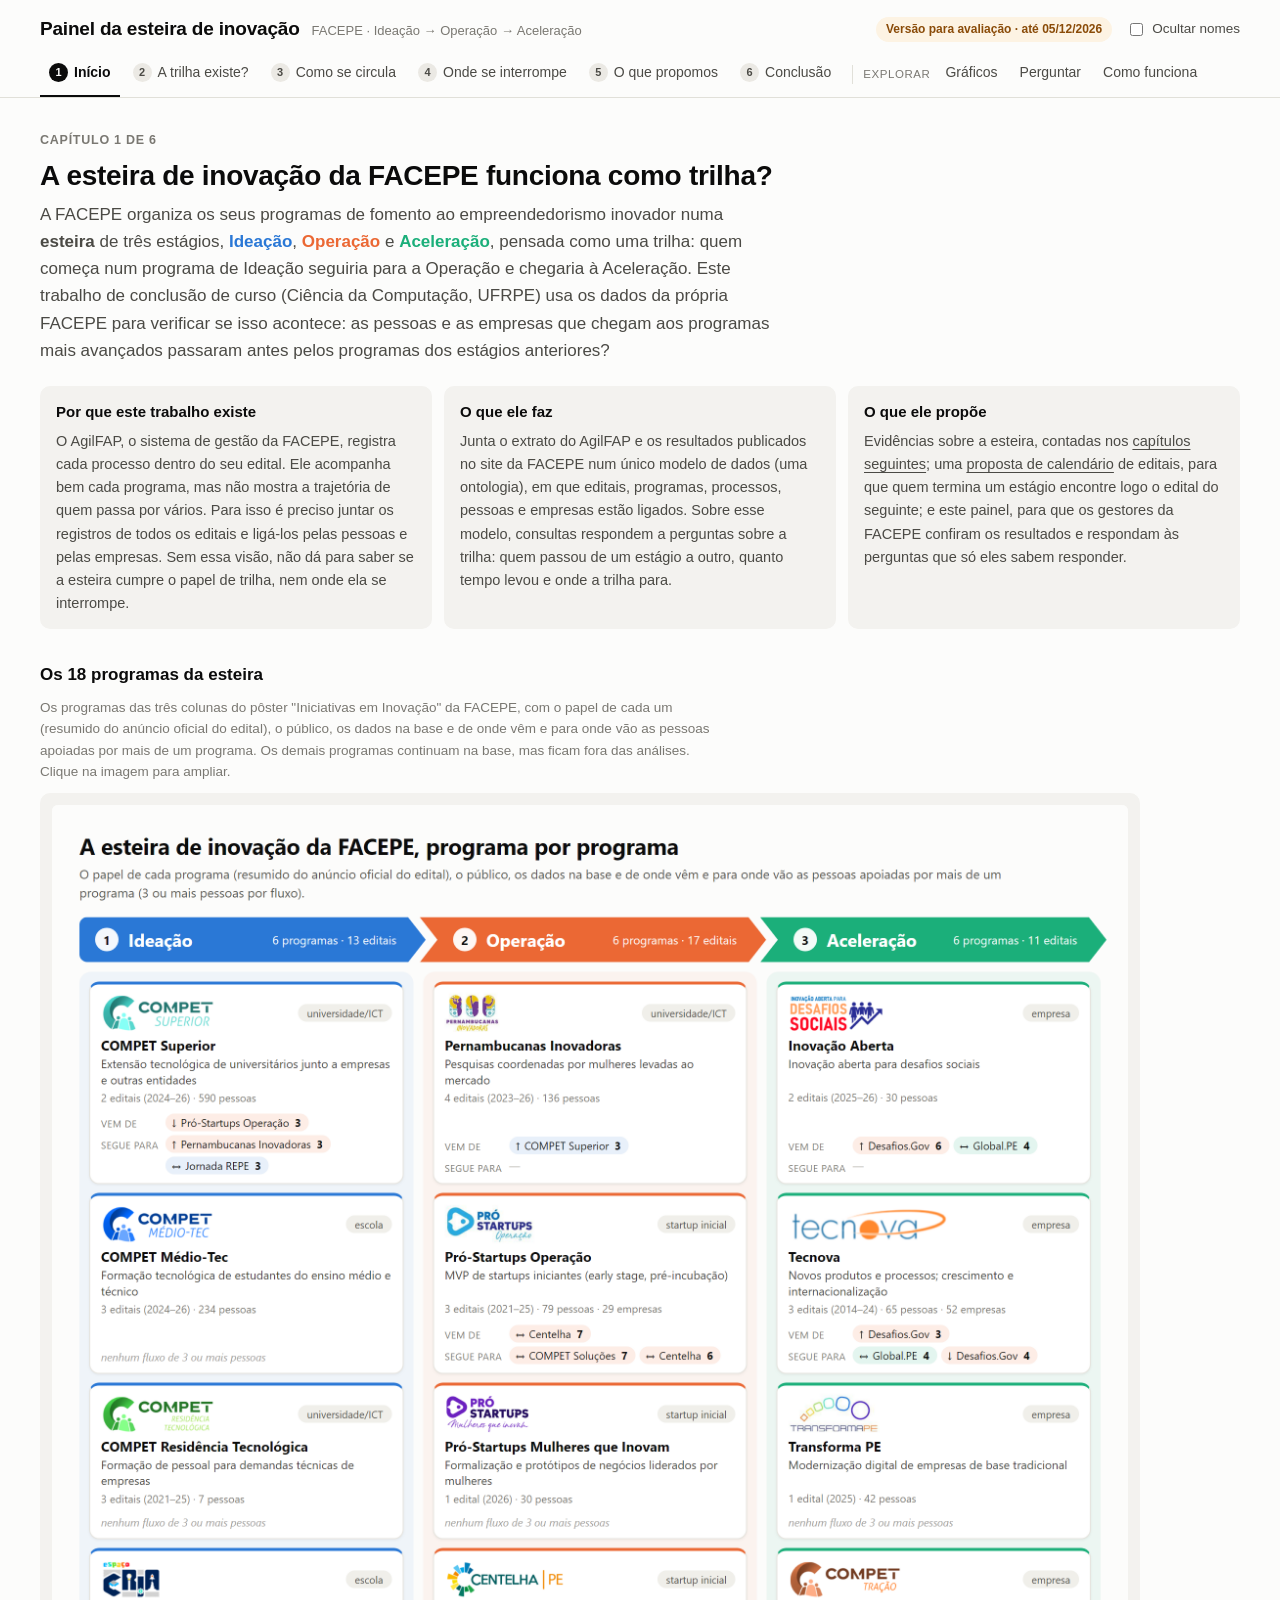
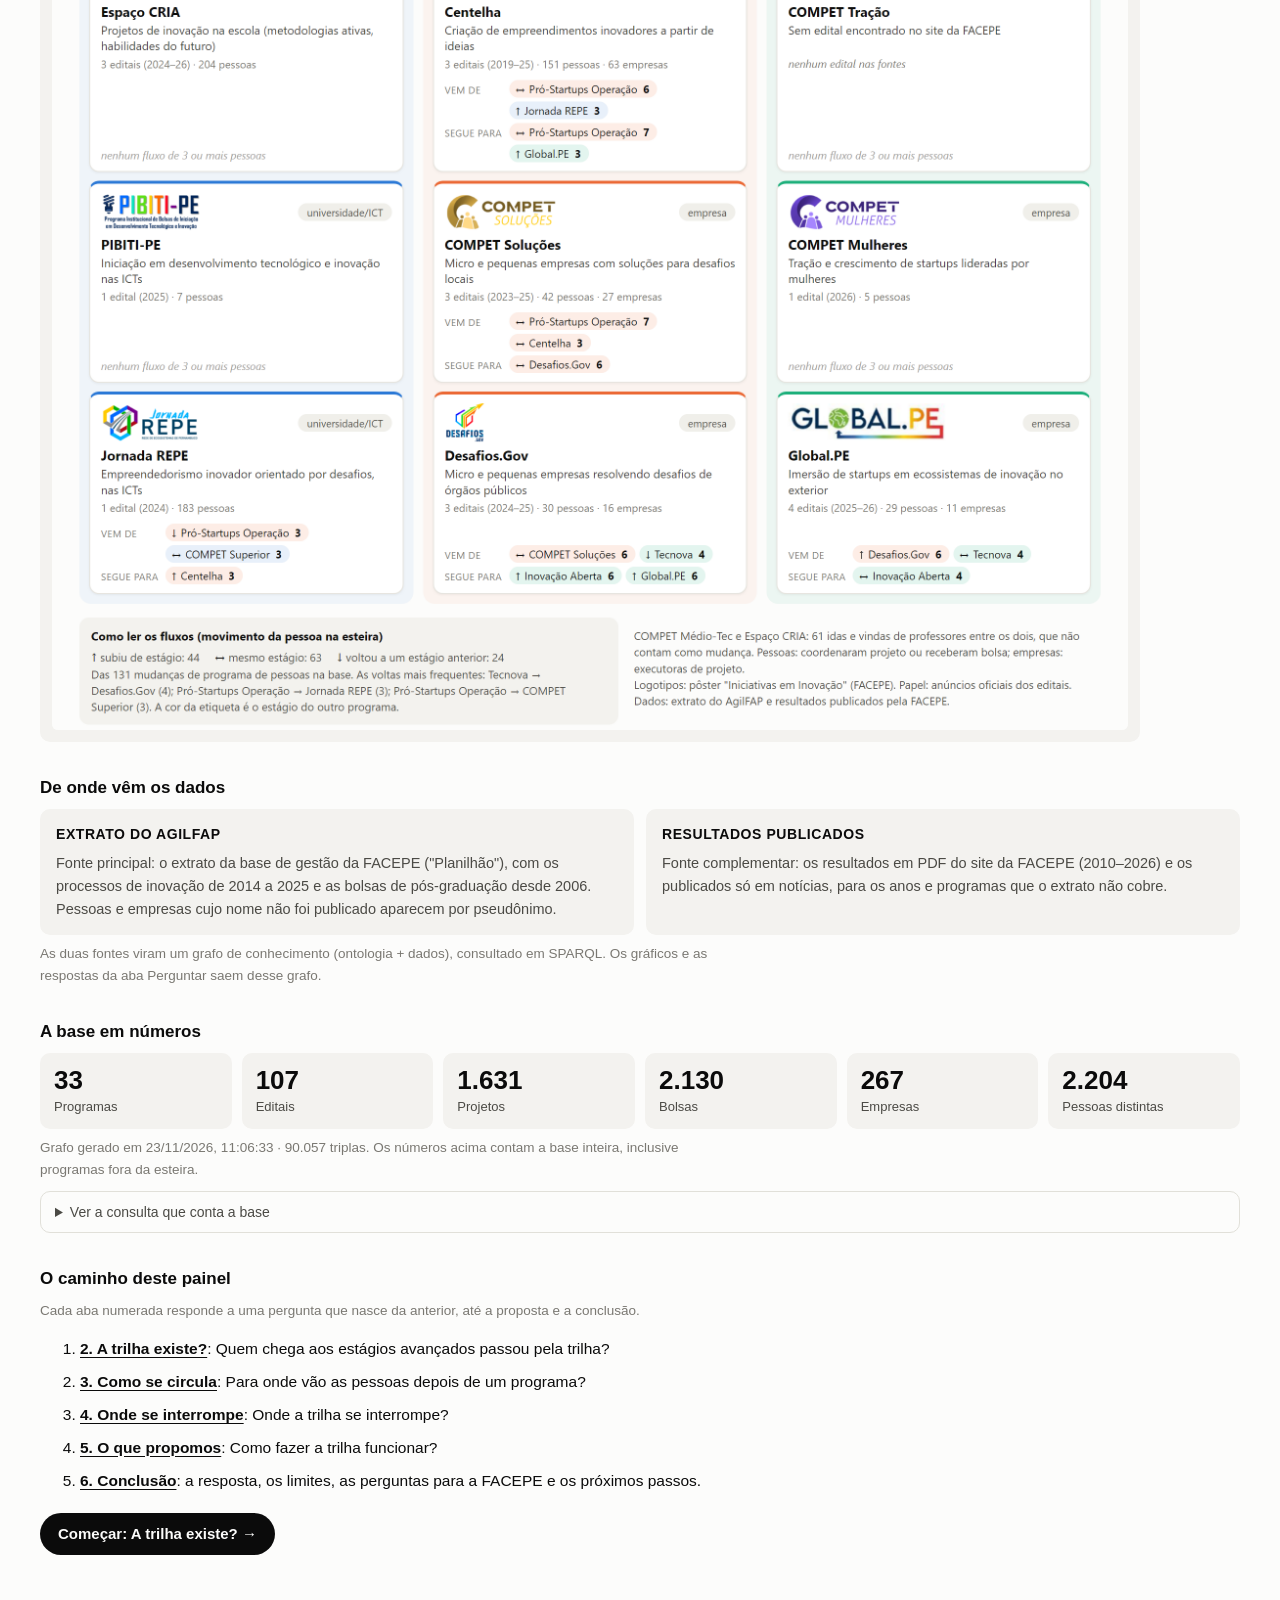
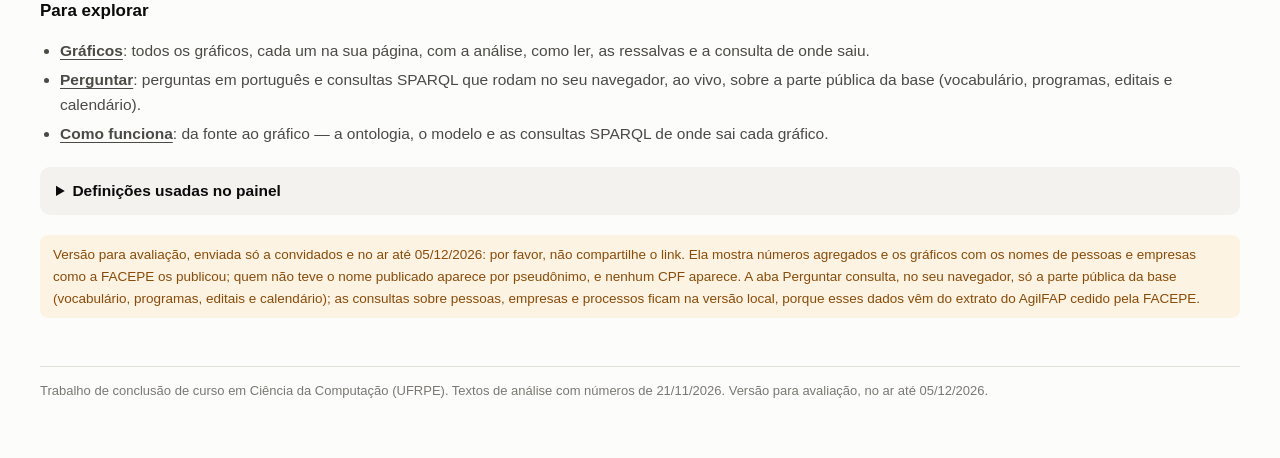
==== index.html @ eb718d3d "Versão para avaliação Co-Authored-By: Claude Opus 5.5 <noreply@anthropic.com>" ====
<!doctype html>
<html lang="pt-BR">
<head>
  <meta charset="utf-8">
  <meta name="robots" content="noindex, nofollow">
  <meta name="viewport" content="width=device-width, initial-scale=1">
  <title>Painel da esteira — FACEPE</title>
  <link rel="stylesheet" href="estilo.css?v=6b0450ad">
</head>
<body>
<header class="topo">
  <div class="topo-linha">
    <div class="marca-titulo">
      <h1>Painel da esteira de inovação</h1>
      <span class="subtitulo">FACEPE · Ideação → Operação → Aceleração</span>
    </div>
    <div class="topo-controles">
      <span class="selo-local" data-so-local title="Os dados derivam do extrato privado do AgilFAP. Não publique este painel nem painel/dados/.">Uso local · não publicar</span>
      <span class="selo-local" data-so-site hidden title="Enviado só a convidados: por favor, não compartilhe o link.">Versão para avaliação · até <span data-site-ate></span></span>
      <a id="comentar" class="botao-comentar" data-so-site hidden href="#" target="_blank" rel="noopener">Comentar esta página</a>
      <label class="alternar"><input type="checkbox" id="ocultar-nomes"> Ocultar nomes</label>
    </div>
  </div>
  <nav class="abas" aria-label="Seções do painel">
    <a href="#inicio" data-aba="inicio"><span class="num">1</span>Início</a>
    <a href="#trilha" data-aba="trilha"><span class="num">2</span>A trilha existe?</a>
    <a href="#circulacao" data-aba="circulacao"><span class="num">3</span>Como se circula</a>
    <a href="#interrupcao" data-aba="interrupcao"><span class="num">4</span>Onde se interrompe</a>
    <a href="#proposta" data-aba="proposta"><span class="num">5</span>O que propomos</a>
    <a href="#conclusao" data-aba="conclusao"><span class="num">6</span>Conclusão</a>
    <span class="abas-sep" aria-hidden="true">Explorar</span>
    <a href="#graficos" data-aba="graficos">Gráficos</a>
    <a href="#perguntar" data-aba="perguntar">Perguntar</a>
    <a href="#pilha" data-aba="pilha">Como funciona</a>
  </nav>
</header>

<main>
  <!-- ── Introdução ───────────────────────────────────────────────────────── -->
  <section id="aba-inicio" class="aba" aria-labelledby="t-inicio">
    <div class="abertura">
      <div class="capitulo-numero">Capítulo 1 de 6</div>
      <h2 id="t-inicio">A esteira de inovação da FACEPE funciona como trilha?</h2>
      <p class="lead">A FACEPE organiza os seus programas de fomento ao empreendedorismo inovador numa
        <strong>esteira</strong> de três estágios, <span class="est-texto est-1-texto">Ideação</span>,
        <span class="est-texto est-2-texto">Operação</span> e <span class="est-texto est-3-texto">Aceleração</span>,
        pensada como uma trilha: quem começa num programa de Ideação seguiria para a Operação e chegaria à Aceleração.
        Este trabalho de conclusão de curso (Ciência da Computação, UFRPE) usa os dados da própria FACEPE para
        verificar se isso acontece: as pessoas e as empresas que chegam aos programas mais avançados passaram antes
        pelos programas dos estágios anteriores?</p>
    </div>

    <div class="tres-colunas">
      <div class="cartao-texto">
        <h4>Por que este trabalho existe</h4>
        <p>O AgilFAP, o sistema de gestão da FACEPE, registra cada processo dentro do seu edital. Ele acompanha bem cada
          programa, mas não mostra a trajetória de quem passa por vários. Para isso é preciso juntar os registros de
          todos os editais e ligá-los pelas pessoas e pelas empresas. Sem essa visão, não dá para saber se a esteira
          cumpre o papel de trilha, nem onde ela se interrompe.</p>
      </div>
      <div class="cartao-texto">
        <h4>O que ele faz</h4>
        <p>Junta o extrato do AgilFAP e os resultados publicados no site da FACEPE num único modelo de dados (uma
          ontologia), em que editais, programas, processos, pessoas e empresas estão ligados. Sobre esse modelo,
          consultas respondem a perguntas sobre a trilha: quem passou de um estágio a outro, quanto tempo levou e onde
          a trilha para.</p>
      </div>
      <div class="cartao-texto">
        <h4>O que ele propõe</h4>
        <p>Evidências sobre a esteira, contadas nos <a href="#trilha">capítulos seguintes</a>; uma
          <a href="#proposta">proposta de calendário</a> de editais, para que quem termina um estágio encontre logo o
          edital do seguinte; e este painel, para que os gestores da FACEPE confiram os resultados e respondam às
          perguntas que só eles sabem responder.</p>
      </div>
    </div>

    <h3>Os 18 programas da esteira</h3>
    <p class="nota">Os programas das três colunas do pôster "Iniciativas em Inovação" da FACEPE, com o papel de cada
      um (resumido do anúncio oficial do edital), o público, os dados na base e de onde vêm e para onde vão as pessoas
      apoiadas por mais de um programa. Os demais programas continuam na base, mas ficam fora das análises. Clique na
      imagem para ampliar.</p>
    <figure class="figura mapa-esteira">
      <button type="button" class="imagem-botao" data-ampliar aria-label="Ampliar o mapa da esteira">
        <img src="dados/graficos/mapa_esteira.png?v=6b0450ad" alt="Mapa da esteira: os 18 programas em três colunas (Ideação,
          Operação e Aceleração), cada um com logotipo, papel, público, dados e fluxos de pessoas"></button>
    </figure>

    <h3>De onde vêm os dados</h3>
    <div class="duas-colunas">
      <div class="cartao-texto">
        <h4>Extrato do AgilFAP</h4>
        <p>Fonte principal: o extrato da base de gestão da FACEPE ("Planilhão"), com os processos de inovação de 2014
          a 2025 e as bolsas de pós-graduação desde 2006. Pessoas e empresas cujo nome não foi publicado aparecem
          por pseudônimo.</p>
      </div>
      <div class="cartao-texto">
        <h4>Resultados publicados</h4>
        <p>Fonte complementar: os resultados em PDF do site da FACEPE (2010–2026) e os publicados só em notícias, para
          os anos e programas que o extrato não cobre.</p>
      </div>
    </div>
    <p class="nota">As duas fontes viram um grafo de conhecimento (ontologia + dados), consultado em SPARQL. Os gráficos e as respostas da aba Perguntar saem desse grafo.</p>

    <h3>A base em números</h3>
    <div class="numeros" id="numeros"></div>
    <p class="nota" id="meta-grafo">Carregando o grafo…</p>
    <div id="consulta-numeros"></div>

    <h3>O caminho deste painel</h3>
    <p class="nota">Cada aba numerada responde a uma pergunta que nasce da anterior, até a proposta e a conclusão.</p>
    <ol class="roteiro" id="roteiro"></ol>
    <a class="botao-proximo" href="#trilha">Começar: A trilha existe? →</a>

    <h3>Para explorar</h3>
    <ul class="guia">
      <li><a href="#graficos"><strong>Gráficos</strong></a>: todos os gráficos, cada um na sua página, com a análise, como
        ler, as ressalvas e a consulta de onde saiu.</li>
      <li data-so-local><a href="#perguntar"><strong>Perguntar</strong></a>: perguntas em português convertidas em consultas ao
        grafo, para qualquer edital.</li>
      <li data-so-site hidden><a href="#perguntar"><strong>Perguntar</strong></a>: perguntas em português e consultas
        SPARQL que rodam no seu navegador, ao vivo, sobre a parte pública da base (vocabulário, programas, editais e
        calendário).</li>
      <li><a href="#pilha"><strong>Como funciona</strong></a>: da fonte ao gráfico — a ontologia, o modelo e as
        consultas SPARQL de onde sai cada gráfico.</li>
      <li data-so-site data-com-formulario hidden><strong>Comentar esta página</strong> (botão no alto): abre um formulário curto, já com o
        nome da página aberta, para você deixar a sua opinião, uma correção ou uma pergunta.</li>
    </ul>

    <details class="glossario">
      <summary>Definições usadas no painel</summary>
      <dl>
        <dt>Esteira</dt><dd>Os 18 programas das três colunas do pôster da FACEPE (Ideação, Operação, Aceleração).</dd>
        <dt>Participação</dt><dd>Coordenar um projeto ou receber uma bolsa: no extrato, processo com ao menos um
          pagamento; nos resultados publicados, proposta aprovada.</dd>
        <dt>Passagem anterior</dt><dd>Participação num programa da esteira com data anterior à do edital ou estágio
          analisado.</dd>
        <dt>Empresa</dt><dd>A instituição executora de um projeto de subvenção, identificada pela sigla do extrato
          (sem CNPJ) ou pela razão social publicada.</dd>
        <dt>Orientação</dt><dd>Orientar um projeto ou uma bolsa; ligada à pessoa só pelo nome, por isso tratada como
          evidência mais fraca.</dd>
        <dt>Pessoa</dt><dd>Identificada pelo pseudônimo do CPF no extrato ou, quando só existe nos PDFs, pelo nome
          publicado.</dd>
      </dl>
    </details>

    <div class="aviso" data-so-local>Uso local. Os dados derivam do extrato privado do AgilFAP (pessoas e empresas pseudonimizadas
      quando o nome não foi publicado): não publique este painel nem os dados de <code>painel/dados/</code>.</div>
    <div class="aviso" data-so-site hidden>Versão para avaliação, enviada só a convidados e no ar até
      <span data-site-ate></span>: por favor, não compartilhe o link. Ela mostra números agregados e os gráficos com os
      nomes de pessoas e empresas como a FACEPE os publicou; quem não teve o nome publicado aparece por pseudônimo, e
      nenhum CPF aparece. A aba Perguntar consulta, no seu navegador, só a parte pública da base (vocabulário, programas,
      editais e calendário); as consultas sobre pessoas, empresas e processos ficam na versão local, porque esses dados
      vêm do extrato do AgilFAP cedido pela FACEPE.</div>
  </section>

  <!-- ── Gráficos ─────────────────────────────────────────────────────────── -->
  <section id="aba-graficos" class="aba" aria-labelledby="t-graficos" hidden>
    <h2 id="t-graficos" class="visualmente-oculto">Gráficos</h2>
    <div class="graficos-layout">
      <nav class="lista-graficos" id="lista-graficos" aria-label="Lista de gráficos"></nav>
      <article class="grafico-detalhe" id="grafico-detalhe" aria-live="polite"></article>
    </div>
  </section>

  <!-- ── Capítulos 2 a 5 (textos em js/conteudo.js, CAPITULOS) ─────────────── -->
  <section id="aba-trilha" class="aba capitulo" aria-labelledby="t-trilha" hidden><div id="cap-trilha"></div></section>

  <section id="aba-circulacao" class="aba capitulo" aria-labelledby="t-circulacao" hidden>
    <div id="cap-circulacao"></div>
  </section>

  <section id="aba-interrupcao" class="aba capitulo" aria-labelledby="t-interrupcao" hidden>
    <div id="cap-interrupcao"></div>
    <!-- A linha do tempo interativa: o renderCapitulos() a põe no lugar do bloco "calendario". -->
    <div id="bloco-calendario" class="bloco-calendario">
      <p class="nota">Passe o mouse sobre uma barra para ver as datas; clique nela para os detalhes<span
        data-so-local> e para consultar o edital</span>.</p>
    <div class="cal-controles">
      <fieldset>
        <legend>Estágios</legend>
        <label><input type="checkbox" class="cal-estagio-filtro" value="1" checked> Ideação</label>
        <label><input type="checkbox" class="cal-estagio-filtro" value="2" checked> Operação</label>
        <label><input type="checkbox" class="cal-estagio-filtro" value="3" checked> Aceleração</label>
      </fieldset>
      <label>Desde
        <select id="cal-desde"><option>2014</option><option selected>2019</option><option>2023</option></select>
      </label>
      <label><input type="checkbox" id="cal-previsto" checked> Mostrar o resultado previsto</label>
    </div>
    <div class="legenda cal-legenda">
      <span><span class="marca empresa est-2"></span>janela de submissão (lançamento → fim)</span>
      <span><span class="marca empresa cal-marca-hachura"></span>prorrogação</span>
      <span><span class="cal-marca-previsto"></span>resultado previsto</span>
      <span><span class="cal-marca-publicado"></span>resultado publicado</span>
      <span><span class="cal-marca-lacuna"></span>12 meses ou mais sem janela no estágio</span>
    </div>
    <figure class="figura cal-figura"><div id="cal-grafico"><p class="nota">Carregando…</p></div></figure>
    <div id="consulta-calendario"></div>
    <div id="cal-detalhe" class="cal-detalhe" hidden></div>
    <div class="destaques" id="cal-resumo"></div>
      <details class="glossario datas-editais">
        <summary>Ver as datas de todos os editais</summary>
    <p class="nota">Nos editais com fases, rodadas ou fluxo contínuo, as datas são as da primeira janela. Fontes: página
      de editais do site da FACEPE e cronogramas publicados (conferidos à mão nos casos com fases, rodadas ou
      prorrogações). O Global.PE 29/2026 não tem lançamento nem cronograma publicados.</p>
        <div id="cal-tabela"></div>
      </details>
    </div>
  </section>

  <section id="aba-proposta" class="aba capitulo" aria-labelledby="t-proposta" hidden><div id="cap-proposta"></div></section>

  <!-- ── Perguntar ────────────────────────────────────────────────────────── -->
  <section id="aba-perguntar" class="aba" aria-labelledby="t-perguntar" hidden>
    <h2 id="t-perguntar">Perguntar</h2>
    <p class="lead">Escreva uma pergunta ou clique numa sugestão. O painel reconhece as perguntas previstas por
      palavras-chave (sem IA), monta a consulta SPARQL correspondente e a executa no grafo; a consulta aparece abaixo
      e pode ser editada.</p>
    <form class="pergunta" id="form-pergunta">
      <input id="pergunta" type="text" autocomplete="off" aria-label="Pergunta"
             placeholder="Ex.: os projetos do Tecnova III passaram antes pela esteira?" disabled>
      <button class="principal" id="botao-perguntar" type="submit" disabled>Perguntar</button>
    </form>
    <div class="aviso" data-so-site hidden>Nesta versão, as consultas rodam no seu navegador, ao vivo, sobre a
      <strong>parte pública da base</strong>: o vocabulário da ontologia, os programas e os editais com o calendário
      (<a href="dados/grafo-publico.ttl" download>baixar esse grafo em Turtle</a>). Pessoas, empresas e processos
      ficam só na versão local, porque vêm do extrato do AgilFAP.</div>
    <div class="chips" id="sugestoes" aria-label="Sugestões de perguntas"></div>
    <div class="estado" id="estado" role="status"></div>
    <div id="resultado"></div>
    <details class="sparql" id="painel-sparql" hidden>
      <summary>Consulta SPARQL gerada</summary>
      <textarea id="sparql" spellcheck="false" aria-label="Consulta SPARQL"></textarea>
      <button id="executar-sparql" type="button">Executar a consulta editada</button>
    </details>
    <h3>Exemplos de consulta SPARQL</h3>
    <p class="nota">Perguntas que nenhum gráfico responde, escritas direto sobre a ontologia. Clique para executar e
      depois edite a consulta à vontade: com o modelo pronto, uma pergunta nova é só uma consulta nova.</p>
    <div class="chips" id="exemplos-sparql" aria-label="Exemplos de consulta SPARQL"></div>
  </section>

  <!-- ── Conclusão ────────────────────────────────────────────────────────── -->
  <!-- ── Como funciona ────────────────────────────────────────────────────── -->
  <section id="aba-pilha" class="aba" aria-labelledby="t-pilha" hidden>
    <h2 id="t-pilha">Como funciona</h2>
    <p class="lead">Os gráficos deste painel não são montados à mão: cada um sai de uma <strong>consulta SPARQL</strong>
      a uma <strong>ontologia</strong>, o modelo que descreve programas, editais, processos, pessoas e empresas e as
      relações entre eles. Com o modelo pronto, uma pergunta nova que os dados permitam responder vira uma consulta
      nova, sem mexer na base.</p>

    <ol class="fluxo" id="fluxo-pilha"></ol>

    <h3>O modelo</h3>
    <p class="nota">As classes, as relações e as propriedades abaixo foram lidas da própria ontologia, por três
      consultas SPARQL (mostradas no fim desta seção)<span data-so-site hidden>; nesta versão para avaliação, as
      respostas foram calculadas na exportação</span>. O número de cada classe conta os indivíduos no grafo, inclusive
      os tipos inferidos pelo <em>reasoner</em> (por exemplo, quem coordena um projeto passa a ser também
      Coordenador). <span class="exemplo-sem-valor">Tracejadas</span>: propriedades que o vocabulário prevê, mas que
      nenhum dado preenche; por exemplo, o CPF (<code>nr_cpf</code>) nunca entra no grafo, porque as pessoas do
      extrato são identificadas por pseudônimo.</p>
    <div class="modelo-grade" id="modelo-classes"><p class="nota">Carregando…</p></div>
    <h4 class="subtitulo-modelo">Relações entre as classes</h4>
    <div class="tabela-rolagem"><table class="tabela-modelo" id="modelo-relacoes"></table></div>
    <div id="consultas-modelo"></div>

    <h3>As consultas</h3>
    <p class="nota">Estas consultas ficam guardadas junto com a ontologia e rodam de novo sempre que a base é gerada
      (etapa <code>consultas</code> do <em>pipeline</em>). Cada gráfico mostra, na sua página, a consulta de onde
      saiu.</p>
    <div class="lista-consultas" id="lista-consultas"><p class="nota">Carregando…</p></div>
  </section>

  <section id="aba-conclusao" class="aba" aria-labelledby="t-conclusao" hidden>
    <div class="capitulo-numero">Capítulo 6 de 6</div>
    <h2 id="t-conclusao">Conclusão</h2>
    <p class="lead">A esteira funciona como trilha, mas só em parte.</p>

    <h3>O caminho até aqui</h3>
    <ol class="roteiro-resumo">
      <li><a href="#trilha"><strong>A trilha existe</strong></a>: metade dos projetos do Tecnova III (9 de 19) veio de
        programas anteriores da esteira, quase todos pela Operação. Mas ela não é o único caminho: na Aceleração, 19% dos
        coordenadores passaram antes por ela.</li>
      <li><a href="#circulacao"><strong>Mas se circula pouco</strong></a>: das 131 mudanças de programa, 63 são para o
        lado; das pessoas e das empresas que entraram até setembro de 2024, só 11% e 19%, respectivamente, foram
        apoiadas depois por outro programa da esteira. Não é por abandono: só 3% dos processos foram cancelados.</li>
      <li><a href="#interrupcao"><strong>Ela se interrompe no tempo e no território</strong></a>: a Aceleração ficou 55
        meses sem edital, e nenhum dos 111 projetos de Operação encerrados entre 2021 e 2023 encontrou um edital de
        Aceleração em até três meses. E quanto mais avançado o estágio, mais concentrado na Região Metropolitana.</li>
      <li><a href="#proposta"><strong>Por isso propomos</strong></a>: duas janelas fixas de Aceleração por ano, que
        teriam alcançado 96% dos projetos de Operação em até três meses (foram 54%), e acompanhar a trilha a cada novo
        extrato do AgilFAP.</li>
    </ol>

    <h3>Limites</h3>
    <p>Os dados mostram só quem foi aprovado, e não quem tentou; parte dos editais recentes da esteira não veio no
      extrato e aparece só pelos resultados publicados; as empresas são identificadas pela sigla ou pela razão social,
      sem CNPJ. Por isso, as passagens anteriores e a continuidade são um piso: os números reais podem ser maiores. As
      ressalvas de cada número estão na página de cada gráfico.</p>

    <h3>Perguntas para a FACEPE</h3>
    <p class="nota">As respostas mudam a leitura dos capítulos.<span data-so-site data-com-formulario hidden> Para
      responder, use o botão "Responder" ao lado de cada pergunta ou "Comentar esta página", no alto.</span></p>
    <ol class="perguntas-gestores" id="perguntas-gestores"></ol>

    <h3>Próximos passos</h3>
    <ul class="guia">
      <li>Discutir a proposta de calendário com a FACEPE.</li>
      <li>Receber as respostas a essas perguntas e, se possível, um extrato atualizado, com os editais que faltam, os
        estudantes bolsistas das escolas e as propostas não aprovadas.</li>
      <li>Refazer as consultas com os dados novos e atualizar este painel.</li>
    </ul>
    <p class="nota">Para ir além da narrativa: todos os gráficos na aba <a href="#graficos">Gráficos</a>, consultas ao
      vivo na aba <a href="#perguntar">Perguntar</a> e o caminho dos dados na aba <a href="#pilha">Como funciona</a>.</p>
  </section>

  <footer>
    <span data-so-site hidden>Trabalho de conclusão de curso em Ciência da Computação (UFRPE). Textos de análise com
      números de <span id="atualizado-site"></span>. Versão para avaliação, no ar até <span data-site-ate></span>.</span>
    <span data-so-local>Grafo: <code>ontologia/build/owl</code> (vocabulário, <i>description</i> e inferências do <i>reasoner</i>),
    exportado por <code>painel/preparar.py</code> e consultado pelo Oxigraph em <code>painel/servir.py</code>.
    Textos de análise: <code>painel/js/conteudo.js</code> (números de <span id="atualizado-em"></span>).
    Ressalvas completas: <code>docs/ressalvas-resultados-facepe.md</code>.</span>
  </footer>
</main>

<dialog id="ampliar" aria-label="Gráfico ampliado"><img alt=""><button type="button" class="fechar" aria-label="Fechar">×</button></dialog>
<script type="module" src="js/painel.js?v=6b0450ad"></script>
</body>
</html>
---- estilo.css ----
/* Painel da esteira — cores dos estágios iguais às dos gráficos (scrapper/visualizar_*.py),
   validadas com o validador da skill dataviz: claro (#fcfcfb) e escuro (#1a1a19, com o
   laranja #e0612c). "Fora da esteira" é cinza e também hachurado, para não depender só da cor. */
:root {
  --superficie: #fcfcfb;
  --superficie-2: #f3f2ef;
  --superficie-3: #ebe9e4;
  --borda: #e1e0d9;
  --texto: #0b0b0b;
  --texto-2: #4b4a45;
  --texto-fraco: #7a7872;
  --destaque: #f0efec;
  --aviso: #8a4b08;
  --aviso-fundo: #fdf3e3;
  --ideacao: #2a78d6;
  --operacao: #eb6834;
  --aceleracao: #1baf7a;
  --a-classificar: #898781;
  --sem-estagio: #c3c2b7;
  --foco: #2a78d6;
  --sombra: 0 1px 2px rgba(0, 0, 0, .05), 0 2px 8px rgba(0, 0, 0, .04);
  --raio: 10px;
  --largura: 1240px;
}
@media (prefers-color-scheme: dark) {
  :root {
    --superficie: #1a1a19;
    --superficie-2: #242422;
    --superficie-3: #2e2d2a;
    --borda: #3a3936;
    --texto: #f2f1ed;
    --texto-2: #c9c7c0;
    --texto-fraco: #9a988f;
    --destaque: #2c2b28;
    --aviso: #f0c27a;
    --aviso-fundo: #3a2a12;
    --operacao: #e0612c;
    --sem-estagio: #5c5b55;
    --sombra: none;
  }
}

* { box-sizing: border-box; }
html { scroll-padding-top: 120px; }
body {
  margin: 0;
  background: var(--superficie);
  color: var(--texto);
  font: 15.5px/1.6 -apple-system, BlinkMacSystemFont, "Segoe UI", Roboto, sans-serif;
}
a { color: inherit; text-underline-offset: 3px; }
code { font: 0.88em Consolas, "Courier New", monospace; background: var(--superficie-2); padding: 1px 5px; border-radius: 4px; }
h2 { font-size: 24px; line-height: 1.25; margin: 8px 0 8px; letter-spacing: -0.01em; }
h3 { font-size: 17px; margin: 32px 0 8px; }
h4 { font-size: 14px; margin: 0 0 6px; text-transform: uppercase; letter-spacing: .04em; color: var(--texto-2); }
p { margin: 0 0 10px; color: var(--texto-2); }
.lead { font-size: 17px; line-height: 1.6; color: var(--texto-2); max-width: 78ch; }
.nota { font-size: 13.5px; color: var(--texto-fraco); max-width: 90ch; }
.visualmente-oculto { position: absolute; width: 1px; height: 1px; overflow: hidden; clip: rect(0 0 0 0); }
button:focus-visible, input:focus-visible, textarea:focus-visible, a:focus-visible, summary:focus-visible {
  outline: 2px solid var(--foco); outline-offset: 2px; border-radius: 4px;
}

/* ── Topo e abas ───────────────────────────────────────────────────────────── */
.topo {
  position: sticky; top: 0; z-index: 10; background: var(--superficie);
  border-bottom: 1px solid var(--borda);
}
.topo-linha, .abas { max-width: var(--largura); margin: 0 auto; padding: 0 20px; }
.topo-linha { display: flex; flex-wrap: wrap; justify-content: space-between; align-items: center; gap: 8px 20px; padding-top: 14px; }
.marca-titulo { display: flex; flex-wrap: wrap; align-items: baseline; gap: 4px 12px; }
.marca-titulo h1 { font-size: 19px; margin: 0; letter-spacing: -0.01em; }
.subtitulo { font-size: 13px; color: var(--texto-fraco); }
.topo-controles { display: flex; align-items: center; gap: 14px; flex-wrap: wrap; }
.selo-local {
  font-size: 12px; font-weight: 600; color: var(--aviso); background: var(--aviso-fundo);
  padding: 3px 10px; border-radius: 999px; cursor: help;
}
label.alternar { display: inline-flex; gap: 6px; align-items: center; font-size: 13.5px; cursor: pointer; color: var(--texto-2); }
/* O atributo hidden vale mesmo em elementos com display próprio (versão local × versão online). */
[hidden] { display: none !important; }
.botao-comentar {
  font-size: 13.5px; font-weight: 600; text-decoration: none; color: var(--superficie); background: var(--texto);
  padding: 6px 14px; border-radius: 999px; white-space: nowrap;
}
.botao-comentar:hover, .botao-comentar:focus-visible { opacity: .85; }
.abas { display: flex; gap: 4px; overflow-x: auto; margin-top: 8px; scrollbar-width: none; }
.abas a {
  text-decoration: none; padding: 9px 9px 11px; font-size: 14px; color: var(--texto-2);
  border-bottom: 2px solid transparent; white-space: nowrap;
}
.abas a:hover { color: var(--texto); }
.abas a[aria-current="page"] { color: var(--texto); font-weight: 600; border-bottom-color: var(--texto); }

main { max-width: var(--largura); margin: 0 auto; padding: 24px 20px 56px; }
.aba > h2:first-child { margin-top: 0; }

/* ── Introdução ────────────────────────────────────────────────────────────── */
.abertura { padding: 8px 0 4px; }
.abertura h2 { font-size: 28px; }
.est-texto { font-weight: 600; }
.est-1-texto { color: var(--ideacao); }
.est-2-texto { color: var(--operacao); }
.est-3-texto { color: var(--aceleracao); }

.esteira { display: grid; grid-template-columns: 1fr auto 1fr auto 1fr; gap: 10px; align-items: stretch; margin: 12px 0 8px; }
.estagio {
  background: var(--superficie-2); border-radius: var(--raio); padding: 14px 16px 10px;
  border-top: 4px solid var(--a-classificar);
}
.est-borda-1 { border-top-color: var(--ideacao); }
.est-borda-2 { border-top-color: var(--operacao); }
.est-borda-3 { border-top-color: var(--aceleracao); }
.estagio-topo { display: flex; align-items: center; gap: 8px; margin-bottom: 6px; }
.estagio-topo h4 { margin: 0; font-size: 16px; text-transform: none; letter-spacing: 0; color: var(--texto); }
.estagio-num {
  width: 22px; height: 22px; border-radius: 50%; display: inline-flex; align-items: center; justify-content: center;
  font-size: 12px; font-weight: 700; background: var(--texto); color: var(--superficie);
}
.estagio-total { margin-left: auto; font-size: 12.5px; color: var(--texto-fraco); }
.estagio ul { list-style: none; margin: 0; padding: 0; }
.estagio li {
  display: flex; justify-content: space-between; gap: 10px; padding: 5px 0; font-size: 14px;
  border-top: 1px solid var(--borda);
}
.estagio .qtd { font-variant-numeric: tabular-nums; color: var(--texto-2); font-weight: 600; }
.estagio .qtd.zero { font-weight: 400; font-style: italic; color: var(--texto-fraco); font-size: 12.5px; }
.seta { display: flex; align-items: center; font-size: 22px; color: var(--texto-fraco); }

.duas-colunas { display: grid; grid-template-columns: 1fr 1fr; gap: 12px; margin: 8px 0; }
.tres-colunas { display: grid; grid-template-columns: repeat(auto-fit, minmax(240px, 1fr)); gap: 12px; margin: 8px 0 22px; }
.tres-colunas h4 { text-transform: none; letter-spacing: 0; font-size: 15px; color: var(--texto); }
.cartao-texto { background: var(--superficie-2); border-radius: var(--raio); padding: 14px 16px; }
.cartao-texto h4 { color: var(--texto); }
.cartao-texto p { margin: 0; font-size: 14.5px; }

.numeros { display: grid; grid-template-columns: repeat(auto-fit, minmax(140px, 1fr)); gap: 10px; margin: 8px 0; }
.numero { background: var(--superficie-2); border-radius: var(--raio); padding: 12px 14px; }
.numero .valor { font-size: 26px; font-weight: 650; line-height: 1.2; }
.numero .rotulo { font-size: 13px; color: var(--texto-2); }

ul.guia { padding-left: 20px; color: var(--texto-2); }
ul.guia li { margin: 4px 0; }
details.glossario { margin: 20px 0; background: var(--superficie-2); border-radius: var(--raio); padding: 12px 16px; }
details.glossario summary { cursor: pointer; font-weight: 600; }
details.glossario dl { display: grid; grid-template-columns: max-content 1fr; gap: 6px 16px; margin: 12px 0 4px; font-size: 14.5px; }
details.glossario dt { font-weight: 600; }
details.glossario dd { margin: 0; color: var(--texto-2); }

.aviso {
  background: var(--aviso-fundo); color: var(--aviso); border-radius: 8px;
  padding: 9px 13px; font-size: 13.5px; margin: 12px 0;
}

/* ── Gráficos ──────────────────────────────────────────────────────────────── */
.graficos-layout { display: grid; grid-template-columns: 270px minmax(0, 1fr); gap: 28px; align-items: start; }
.lista-graficos { position: sticky; top: 112px; max-height: calc(100vh - 130px); overflow-y: auto; padding-right: 4px; }
.grupo { margin-bottom: 14px; }
.grupo-nome { font-size: 11.5px; font-weight: 700; text-transform: uppercase; letter-spacing: .06em; color: var(--texto-fraco); }
.grupo .grupo-nome { display: block; padding: 0 10px 4px; }
.lista-graficos .item {
  display: flex; gap: 9px; align-items: baseline; padding: 7px 10px; border-radius: 8px;
  text-decoration: none; font-size: 14px; line-height: 1.35; color: var(--texto-2);
}
.lista-graficos .item:hover { background: var(--superficie-2); color: var(--texto); }
.lista-graficos .item.ativo { background: var(--superficie-3); color: var(--texto); font-weight: 600; }
.ponto { flex: none; width: 8px; height: 8px; border-radius: 50%; transform: translateY(-1px); }
.ponto.ok { background: var(--texto-2); }
.ponto.revisar { border: 1.5px solid var(--aviso); }

.detalhe-topo { display: flex; align-items: center; gap: 10px; flex-wrap: wrap; }
.grafico-detalhe h2 { margin-top: 6px; }
.pergunta-grafico { font-size: 16.5px; color: var(--texto-2); max-width: 80ch; margin-bottom: 14px; }

.selo {
  display: inline-block; font-size: 12px; font-weight: 600; padding: 2px 10px; border-radius: 999px;
  border: 1px solid var(--borda); background: var(--superficie-2); color: var(--texto-2); white-space: nowrap;
}
.tom-revisado { color: var(--texto); }
.tom-revisar, .tom-fraca { background: var(--aviso-fundo); color: var(--aviso); border-color: transparent; }
.tom-parcial { background: var(--texto); color: var(--superficie); border-color: var(--texto); }
.tom-inicial { background: transparent; border-color: var(--texto-2); color: var(--texto); }
.tom-exploracao { background: transparent; border-style: dashed; border-color: var(--texto-fraco); color: var(--texto-2); }

.segmentado { display: inline-flex; background: var(--superficie-2); border-radius: 9px; padding: 3px; gap: 2px; margin: 4px 0 12px; }
.segmentado button {
  font: inherit; font-size: 13.5px; border: 0; background: transparent; color: var(--texto-2);
  padding: 6px 14px; border-radius: 7px; cursor: pointer;
}
.segmentado button[aria-pressed="true"] { background: var(--superficie); color: var(--texto); font-weight: 600; box-shadow: var(--sombra); }

.figura { margin: 0 0 16px; background: var(--superficie-2); border-radius: var(--raio); padding: 12px; }
.imagem-botao { display: block; width: 100%; padding: 0; border: 0; background: none; cursor: zoom-in; }
/* Os PNGs têm fundo claro: ficam num cartão claro também no modo escuro. */
.figura img { display: block; width: 100%; height: auto; max-height: 78vh; object-fit: contain; border-radius: 6px; background: #fcfcfb; }
.figura figcaption { font-size: 12.5px; color: var(--texto-fraco); margin-top: 6px; }
.mapa-esteira { max-width: 1100px; }
.mapa-esteira img { max-height: none; }
dialog:has(img[src$="mapa_esteira.png"]) img { max-height: none; }
dialog { overflow: auto; }
.oculto-por-nomes {
  display: flex; align-items: center; justify-content: center; text-align: center; min-height: 200px;
  border: 1px dashed var(--borda); border-radius: 6px; color: var(--texto-fraco); font-size: 14px; padding: 16px;
}

.destaques { display: grid; grid-template-columns: repeat(auto-fit, minmax(190px, 1fr)); gap: 10px; margin: 0 0 20px; }
.destaque { border: 1px solid var(--borda); border-radius: var(--raio); padding: 12px 14px; background: var(--superficie); }
.destaque .valor { font-size: 24px; font-weight: 650; line-height: 1.2; }
.destaque .rotulo { font-size: 13px; color: var(--texto-2); line-height: 1.4; margin-top: 2px; }

.texto-grafico { display: grid; grid-template-columns: minmax(0, 1.7fr) minmax(0, 1fr); gap: 28px; align-items: start; }
.bloco { margin-bottom: 18px; }
.bloco.principal p { color: var(--texto); line-height: 1.65; }
.bloco ul { margin: 0; padding-left: 18px; color: var(--texto-2); font-size: 14px; }
.bloco li { margin: 4px 0; }
.bloco p { font-size: 14px; }
.bloco.principal p { font-size: 15.5px; }
.lateral { background: var(--superficie-2); border-radius: var(--raio); padding: 14px 16px 2px; }
.link-acao {
  font: inherit; font-size: 14px; font-weight: 600; background: none; border: 0; padding: 0; cursor: pointer;
  color: var(--texto); text-decoration: underline; text-underline-offset: 3px;
}

/* ── Calendário ────────────────────────────────────────────────────────────── */
.cal-controles { display: flex; flex-wrap: wrap; gap: 10px 22px; align-items: center; margin: 10px 0 6px; font-size: 14px; color: var(--texto-2); }
.cal-controles fieldset { border: 0; padding: 0; margin: 0; display: flex; gap: 12px; align-items: center; }
.cal-controles legend { float: left; margin-right: 8px; font-weight: 600; color: var(--texto); padding: 0; }
.cal-controles label { display: inline-flex; gap: 5px; align-items: center; cursor: pointer; }
.cal-controles select { font: inherit; font-size: 13.5px; padding: 3px 6px; border-radius: 6px; border: 1px solid var(--borda); background: var(--superficie); color: var(--texto); }
.cal-figura { padding: 10px 8px; }
.cal-svg { display: block; width: 100%; height: auto; font-family: inherit; }
.cal-svg .cal-ano { font-size: 11.5px; font-weight: 600; fill: var(--texto-2); text-anchor: middle; }
.cal-svg .cal-mes { font-size: 9.5px; fill: var(--texto-fraco); }
.cal-svg .cal-grade { stroke: var(--texto-fraco); stroke-width: 1; opacity: .45; }
.cal-svg .cal-grade-mes { stroke: var(--borda); stroke-width: .6; }
.cal-svg .cal-faixa-estagio { fill: var(--superficie-3); }
.cal-svg .cal-estagio { font-size: 12px; font-weight: 700; }
.cal-svg .cal-programa { font-size: 12px; fill: var(--texto); }
.cal-svg .cal-divisa { stroke: var(--borda); stroke-width: .5; }
.cal-svg .cal-lacuna { stroke: var(--texto-2); stroke-width: 1.2; }
.cal-svg .cal-lacuna-texto { font-size: 10.5px; fill: var(--texto); text-anchor: middle; font-weight: 600; }
.cal-svg .cal-previsto { fill: var(--superficie); stroke: var(--texto-2); stroke-width: 1.4; }
.cal-svg .cal-publicado { fill: var(--texto); }
.cal-svg .cal-hoje { stroke: var(--texto-2); stroke-width: 1; }
.cal-svg .cal-hoje-texto { font-size: 10px; fill: var(--texto-2); }
.cal-svg .cal-edital { cursor: pointer; outline: none; }
.cal-svg .cal-edital:hover rect:first-of-type, .cal-svg .cal-edital:focus rect:first-of-type { stroke: var(--texto); stroke-width: 1.5; }
.cal-marca-hachura { background: repeating-linear-gradient(45deg, var(--operacao) 0 2px, transparent 2px 4px) !important; border: 1px solid var(--operacao); }
.cal-marca-previsto { display: inline-block; width: 9px; height: 9px; border-radius: 50%; border: 1.5px solid var(--texto-2); }
.cal-marca-publicado { display: inline-block; width: 8px; height: 8px; background: var(--texto); transform: rotate(45deg); }
.cal-marca-lacuna { display: inline-block; width: 18px; height: 0; border-top: 1.5px solid var(--texto-2); }
.cal-detalhe { border: 1px solid var(--borda); border-radius: var(--raio); padding: 12px 16px; margin: 0 0 16px; background: var(--superficie); }
.cal-detalhe h3 { margin: 0 0 6px; }
.cal-detalhe ul { margin: 0 0 8px; padding-left: 18px; color: var(--texto-2); font-size: 14px; }

/* ── Hipóteses ─────────────────────────────────────────────────────────────── */
.hipoteses { display: grid; grid-template-columns: repeat(auto-fit, minmax(420px, 1fr)); gap: 14px; margin-top: 12px; }
.hipotese { border: 1px solid var(--borda); border-radius: var(--raio); padding: 16px 18px; background: var(--superficie); box-shadow: var(--sombra); }
.hipotese-topo { display: flex; justify-content: space-between; align-items: center; gap: 10px; flex-wrap: wrap; }
.hipotese h3 { margin: 8px 0 4px; font-size: 18px; }
.enunciado { font-style: italic; }
.hipotese-corpo { margin: 10px 0; display: grid; grid-template-columns: max-content 1fr; gap: 6px 14px; font-size: 14.5px; }
.hipotese-corpo dt { font-weight: 600; color: var(--texto-2); }
.hipotese-corpo dd { margin: 0; }
.hipotese-links { display: flex; flex-wrap: wrap; gap: 6px 16px; font-size: 14px; font-weight: 600; }

/* ── Conclusão ─────────────────────────────────────────────────────────────── */
.em-construcao { border: 1px dashed var(--borda); border-radius: var(--raio); padding: 18px 20px; max-width: 80ch; }
.em-construcao h3 { margin-top: 18px; }
.em-construcao ul { color: var(--texto-2); }

/* ── Perguntar ─────────────────────────────────────────────────────────────── */
form.pergunta { display: flex; gap: 8px; margin: 12px 0; }
form.pergunta input {
  flex: 1; font: inherit; padding: 10px 13px; border: 1px solid var(--borda); border-radius: 8px;
  background: var(--superficie); color: var(--texto);
}
button {
  font: inherit; padding: 8px 14px; border-radius: 8px; border: 1px solid var(--borda);
  background: var(--superficie-2); color: var(--texto); cursor: pointer;
}
button.principal { background: var(--texto); color: var(--superficie); border-color: var(--texto); font-weight: 600; }
.chips { display: flex; flex-wrap: wrap; gap: 6px; margin: 6px 0 12px; }
.chip {
  font-size: 13px; padding: 5px 11px; border-radius: 999px; border: 1px solid var(--borda);
  background: var(--superficie); color: var(--texto-2); cursor: pointer;
}
.chip:hover { border-color: var(--texto-fraco); color: var(--texto); }
.estado { font-size: 13.5px; color: var(--texto-2); min-height: 22px; }
.estado.erro { color: #c0392b; }
details.sparql { margin: 12px 0; }
details.sparql summary { cursor: pointer; font-size: 14px; color: var(--texto-2); }
details.sparql textarea {
  width: 100%; min-height: 220px; font: 12.5px/1.45 Consolas, "Courier New", monospace;
  background: var(--superficie-2); color: var(--texto); border: 1px solid var(--borda); border-radius: 8px;
  padding: 10px; margin: 8px 0;
}

/* Tabelas */
.tabela-rolagem { overflow-x: auto; margin: 8px 0 18px; }
table { border-collapse: collapse; font-size: 13.5px; min-width: 50%; }
th, td { padding: 7px 10px; border-bottom: 1px solid var(--borda); text-align: left; vertical-align: top; }
th { color: var(--texto-2); font-weight: 600; background: var(--superficie-2); position: sticky; top: 0; }
td.num { text-align: right; font-variant-numeric: tabular-nums; }
.contagem { font-size: 13px; color: var(--texto-fraco); }

/* Matriz da trajetória */
.matriz { border-collapse: separate; border-spacing: 0; font-size: 12px; }
.matriz th.coluna {
  writing-mode: vertical-rl; transform: rotate(180deg); white-space: nowrap; font-weight: 500;
  padding: 8px 3px; height: 190px; vertical-align: bottom; background: none; position: static;
}
.matriz th.coluna.referencia, .matriz td.referencia { background: var(--destaque); font-weight: 700; }
.matriz th.linha { position: sticky; left: 0; background: var(--superficie); white-space: nowrap; font-weight: 500; z-index: 1; }
.matriz td { padding: 3px 4px; border-bottom: 1px solid var(--borda); text-align: center; white-space: nowrap; min-width: 30px; }
.marca { display: inline-block; vertical-align: middle; margin: 0 1px; }
.marca.empresa { width: 10px; height: 10px; border-radius: 2px; }
.marca.coordenou { width: 10px; height: 10px; border-radius: 50%; }
.marca.bolsa { width: 10px; height: 10px; border-radius: 50%; background: transparent !important; border: 2px solid; }
.est-1 { background: var(--ideacao); border-color: var(--ideacao); }
.est-2 { background: var(--operacao); border-color: var(--operacao); }
.est-3 { background: var(--aceleracao); border-color: var(--aceleracao); }
/* Hachura diagonal: "fora da esteira" não depende só da cor (o cinza fica perto do verde). */
.est-outro {
  background: repeating-linear-gradient(45deg, var(--a-classificar) 0 2px, transparent 2px 4px);
  border: 1px solid var(--a-classificar);
}
.marca.bolsa.est-outro { border-style: dotted; }
.est-sem { background: var(--sem-estagio); border-color: var(--sem-estagio); }
.legenda { display: flex; flex-wrap: wrap; gap: 6px 18px; font-size: 13px; color: var(--texto-2); margin: 6px 0 12px; }
.legenda span { display: inline-flex; gap: 6px; align-items: center; }

/* Ampliar */
dialog { border: none; border-radius: 12px; padding: 12px; max-width: 96vw; max-height: 96vh; background: #fcfcfb; position: fixed; }
dialog img { display: block; max-width: 92vw; max-height: 88vh; }
dialog::backdrop { background: rgba(0, 0, 0, .6); }
dialog .fechar {
  position: absolute; top: 8px; right: 8px; width: 34px; height: 34px; padding: 0; border-radius: 50%;
  font-size: 20px; line-height: 1; background: rgba(255, 255, 255, .9); color: #0b0b0b; border: 1px solid #e1e0d9;
}

footer { margin-top: 48px; font-size: 13px; color: var(--texto-fraco); border-top: 1px solid var(--borda); padding-top: 14px; }

/* ── Telas estreitas ───────────────────────────────────────────────────────── */
@media (max-width: 900px) {
  .graficos-layout { grid-template-columns: minmax(0, 1fr); gap: 12px; }
  .lista-graficos { position: static; max-height: none; display: flex; gap: 6px; overflow-x: auto; padding-bottom: 6px; min-width: 0; }
  .lista-graficos .grupo { display: contents; }
  .lista-graficos .grupo .grupo-nome { display: none; }
  .lista-graficos .item { flex: none; border: 1px solid var(--borda); white-space: nowrap; }
  .texto-grafico { grid-template-columns: 1fr; }
  .esteira { grid-template-columns: 1fr; }
  .seta { justify-content: center; transform: rotate(90deg); }
  .hipoteses { grid-template-columns: 1fr; }
}
@media (max-width: 640px) {
  main { padding: 16px 16px 40px; }
  .topo-linha, .abas { padding-left: 16px; padding-right: 16px; }
  .duas-colunas { grid-template-columns: 1fr; }
  form.pergunta { flex-direction: column; }
  .abertura h2 { font-size: 23px; }
  details.glossario dl, .hipotese-corpo { grid-template-columns: 1fr; }
}

/* ── Consultas SPARQL e aba "Como funciona" (21/11/2026) ─────────────────────────── */
details.consulta { margin: 8px 0; border: 1px solid var(--borda); border-radius: var(--raio); background: var(--superficie); }
details.consulta > summary { cursor: pointer; padding: 9px 14px; font-size: 14px; color: var(--texto-2); }
details.consulta[open] > summary { border-bottom: 1px solid var(--borda); }
.consulta-descricao { font-size: 13.5px; margin: 10px 14px 0; }
pre.codigo { margin: 0; padding: 12px 14px; overflow: auto; max-height: 420px; font: 12.5px/1.5 Consolas, "Courier New", monospace;
  color: var(--texto); background: var(--superficie-2); border-radius: 0 0 var(--raio) var(--raio); tab-size: 2; }
pre.codigo code { background: none; padding: 0; font: inherit; }
.origem-grafico { margin-top: 18px; }
.origem-grafico > p { max-width: 80ch; }

.fluxo { list-style: none; padding: 0; margin: 18px 0 8px; display: grid; gap: 10px;
  grid-template-columns: repeat(auto-fit, minmax(180px, 1fr)); counter-reset: etapa; }
.fluxo .etapa { position: relative; background: var(--superficie-2); border-radius: var(--raio); padding: 12px 14px 10px; }
.fluxo .etapa h4 { margin: 4px 0 6px; text-transform: none; letter-spacing: 0; font-size: 15px; color: var(--texto); }
.fluxo .etapa p { font-size: 13.5px; margin: 0; }
.etapa-numero { display: inline-grid; place-items: center; width: 22px; height: 22px; border-radius: 50%;
  background: var(--texto); color: var(--superficie); font-size: 12px; font-weight: 700; }
@media (min-width: 980px) {
  .fluxo { grid-template-columns: repeat(5, 1fr); }
  .fluxo .etapa:not(:last-child)::after { content: "→"; position: absolute; right: -10px; top: 12px;
    color: var(--texto-fraco); font-size: 15px; }
}

.modelo-grade { display: grid; gap: 10px; grid-template-columns: repeat(auto-fill, minmax(280px, 1fr)); margin: 12px 0 6px; }
.classe-cartao { background: var(--superficie-2); border-radius: var(--raio); padding: 10px 14px; }
.classe-linha { display: flex; justify-content: space-between; align-items: baseline; gap: 10px; }
.classe-nome { font-weight: 700; font-size: 14.5px; }
.classe-n { font-size: 12.5px; color: var(--texto-fraco); font-variant-numeric: tabular-nums; white-space: nowrap; }
.classe-props { margin: 4px 0 2px; display: flex; flex-wrap: wrap; gap: 4px; }
.classe-props code { font-size: 11.5px; background: var(--superficie); }
.classe-filha { margin: 8px 0 0 12px; padding-left: 10px; border-left: 2px solid var(--borda); }
.subtitulo-modelo { margin-top: 18px; }
.tabela-rolagem { overflow-x: auto; }
.tabela-modelo { border-collapse: collapse; font-size: 14px; margin: 6px 0 12px; }
.tabela-modelo th, .tabela-modelo td { text-align: left; padding: 5px 14px 5px 0; border-bottom: 1px solid var(--borda); }
.tabela-modelo th { font-size: 12.5px; color: var(--texto-fraco); font-weight: 600; }

.lista-consultas { display: grid; gap: 10px; }
.consulta-item { border-top: 1px solid var(--borda); padding-top: 10px; }
.consulta-item h4 { text-transform: none; letter-spacing: 0; margin-bottom: 4px; }
.consulta-item > p { font-size: 14px; margin: 0 0 6px; max-width: 90ch; }
.consulta-usos { color: var(--texto-fraco); }
.classe-props code.sem-valor, .exemplo-sem-valor { background: transparent; border: 1px dashed var(--texto-fraco); color: var(--texto-fraco); }
.exemplo-sem-valor { padding: 0 5px; border-radius: 4px; }

/* ── Resumo para os gestores (21/11/2026) ───────────────────────────────────────── */
.achados { display: grid; gap: 14px; margin: 18px 0 26px; }
.achado { display: grid; grid-template-columns: minmax(0, 230px) minmax(0, 1fr); gap: 8px 22px;
  background: var(--superficie-2); border-radius: var(--raio); padding: 16px 18px; }
.achado-numero .valor { font-size: 30px; font-weight: 700; line-height: 1.1; letter-spacing: -0.01em; font-variant-numeric: tabular-nums; }
.achado-numero .rotulo { font-size: 13px; color: var(--texto-2); line-height: 1.4; margin-top: 6px; }
.medidor { height: 8px; border-radius: 4px; background: var(--superficie-3); margin-top: 8px; overflow: hidden; }
.medidor span { display: block; height: 100%; border-radius: 4px; background: var(--texto-2); }
.achado-texto h3 { margin: 0 0 6px; font-size: 17px; }
.achado-texto p { margin: 0 0 8px; max-width: 75ch; }
.sugere, .pergunta-gestor { font-size: 14.5px; }
.pergunta-gestor { border-left: 3px solid var(--texto-fraco); padding-left: 10px; }
.link-detalhe { font-size: 14px; font-weight: 600; }
@media (max-width: 720px) { .achado { grid-template-columns: 1fr; } }

.proposta { border: 2px solid var(--texto); border-radius: var(--raio); padding: 16px 18px; margin: 0 0 26px; }
.proposta h3 { margin-top: 0; }
.proposta > p { max-width: 80ch; }
.proposta-corpo { display: grid; grid-template-columns: minmax(0, 1fr); gap: 14px; margin: 8px 0; }
.proposta-corpo ul { margin: 0; padding-left: 20px; max-width: 85ch; }
.proposta-corpo li { margin-bottom: 8px; }
.proposta-corpo img { width: 100%; height: auto; display: block; border-radius: 6px; }
.perguntas-gestores li { margin-bottom: 8px; max-width: 85ch; }

.responder { font-size: 13.5px; font-weight: 600; white-space: nowrap; margin-left: 6px; }
.lista-graficos .grupo.comece { background: var(--superficie-2); border-radius: var(--raio); padding: 6px 4px 4px; margin-bottom: 6px; }

/* ── Capítulos: a narrativa do painel (21/11/2026) ─────────────────────────────── */
.abas a { display: inline-flex; align-items: center; gap: 6px; white-space: nowrap; }
.abas .num { display: inline-grid; place-items: center; width: 19px; height: 19px; border-radius: 50%; font-size: 11px;
  font-weight: 700; background: var(--superficie-3); color: var(--texto-2); }
.abas a[aria-current="page"] .num { background: var(--texto); color: var(--superficie); }
.abas-sep { align-self: center; margin: 0 2px 0 8px; padding-left: 10px; border-left: 1px solid var(--borda); font-size: 11.5px;
  text-transform: uppercase; letter-spacing: .05em; color: var(--texto-fraco); white-space: nowrap; }

.capitulo-cabeca { margin: 4px 0 18px; max-width: 80ch; }
.capitulo-numero { font-size: 12.5px; text-transform: uppercase; letter-spacing: .06em; color: var(--texto-fraco); font-weight: 600; }
.capitulo-cabeca h2 { margin: 4px 0 10px; }
.capitulo-hipotese { font-size: 15px; color: var(--texto-2); border-left: 3px solid var(--borda); padding-left: 12px; }
.rotulo-hipotese { display: block; font-size: 12px; text-transform: uppercase; letter-spacing: .05em; color: var(--texto-fraco); font-weight: 600; }
.capitulo-hipotese .selo { margin-left: 6px; vertical-align: 1px; }

.capitulo-blocos { display: grid; gap: 16px; margin-bottom: 22px; }
.bloco-evidencia { display: grid; grid-template-columns: minmax(0, 230px) minmax(0, 1fr); gap: 8px 22px;
  background: var(--superficie-2); border-radius: var(--raio); padding: 16px 18px; }
.bloco-evidencia.sem-numero { grid-template-columns: minmax(0, 1fr); }
.bloco-evidencia .bloco-imagem { grid-column: 1 / -1; margin-top: 6px; background: var(--superficie); border-radius: 8px; padding: 8px; }
.bloco-evidencia .bloco-imagem img { width: 100%; max-width: 980px; height: auto; display: block; margin: 0 auto; }
@media (max-width: 720px) { .bloco-evidencia { grid-template-columns: 1fr; } }
.bloco-calendario { background: var(--superficie-2); border-radius: var(--raio); padding: 14px 16px; }
.bloco-calendario .cal-figura { background: var(--superficie); }
.datas-editais { margin-top: 14px; }

.ponte { display: flex; flex-wrap: wrap; align-items: center; justify-content: space-between; gap: 12px 20px;
  border-top: 1px solid var(--borda); padding: 18px 0 6px; margin-top: 8px; }
.ponte p { margin: 0; font-size: 17px; font-weight: 600; color: var(--texto); max-width: 60ch; }
.botao-proximo { display: inline-block; font-size: 15px; font-weight: 600; text-decoration: none; color: var(--superficie);
  background: var(--texto); padding: 9px 18px; border-radius: 999px; white-space: nowrap; }
.botao-proximo:hover, .botao-proximo:focus-visible { opacity: .85; }
.roteiro li, .roteiro-resumo li { margin-bottom: 8px; max-width: 85ch; }
.roteiro + .botao-proximo { margin: 4px 0 10px; }
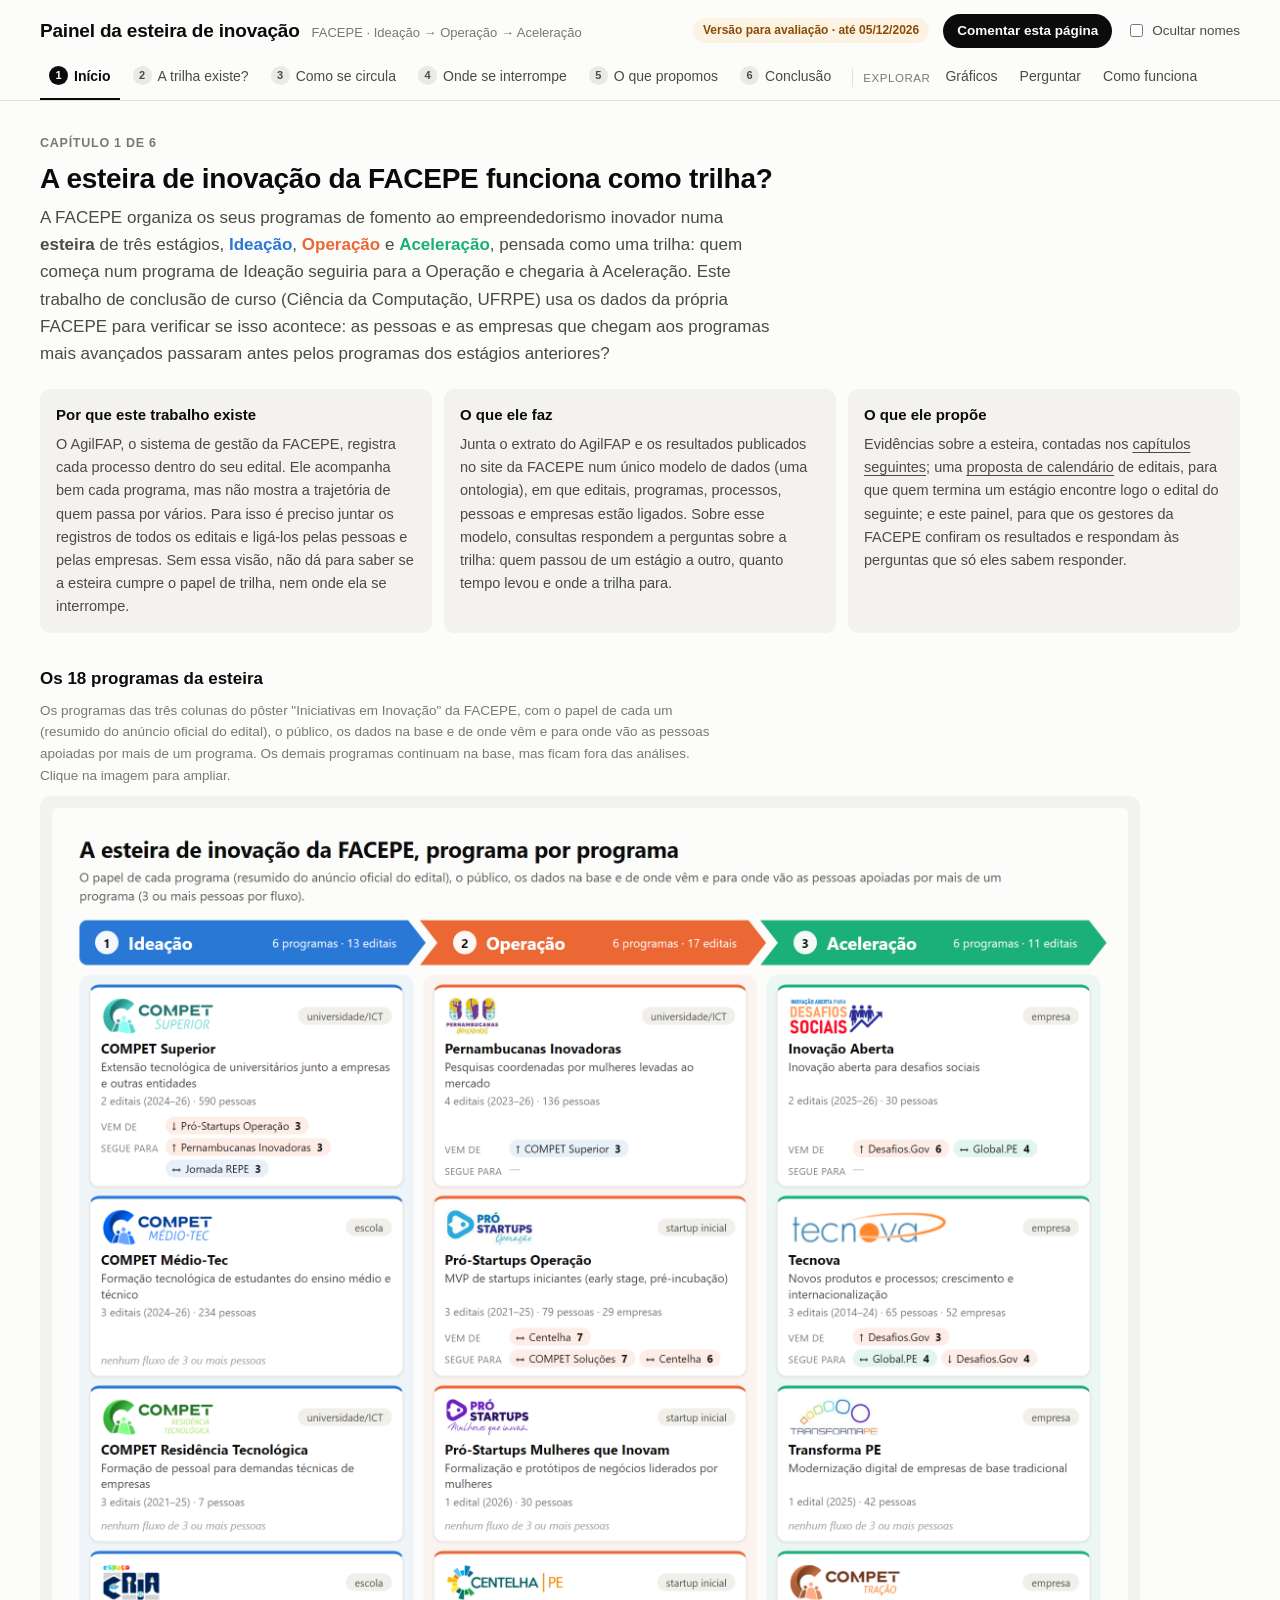
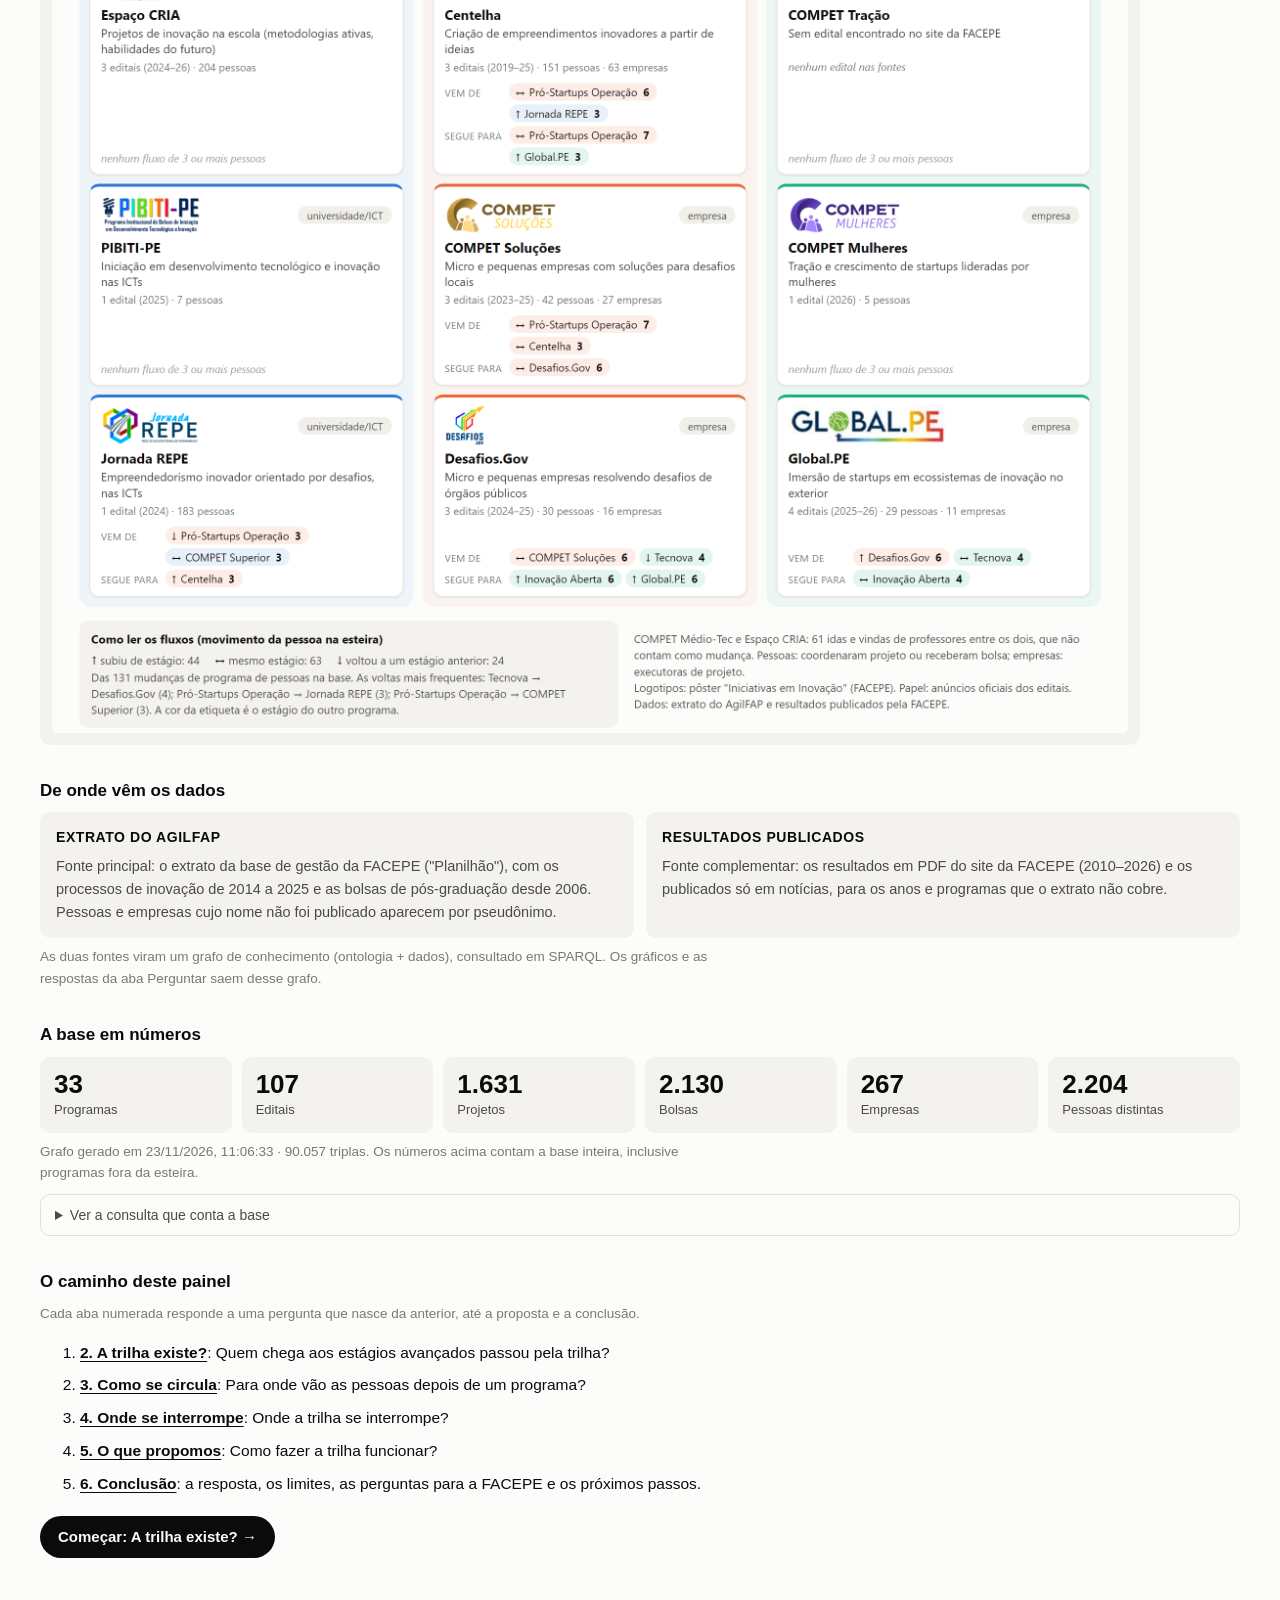
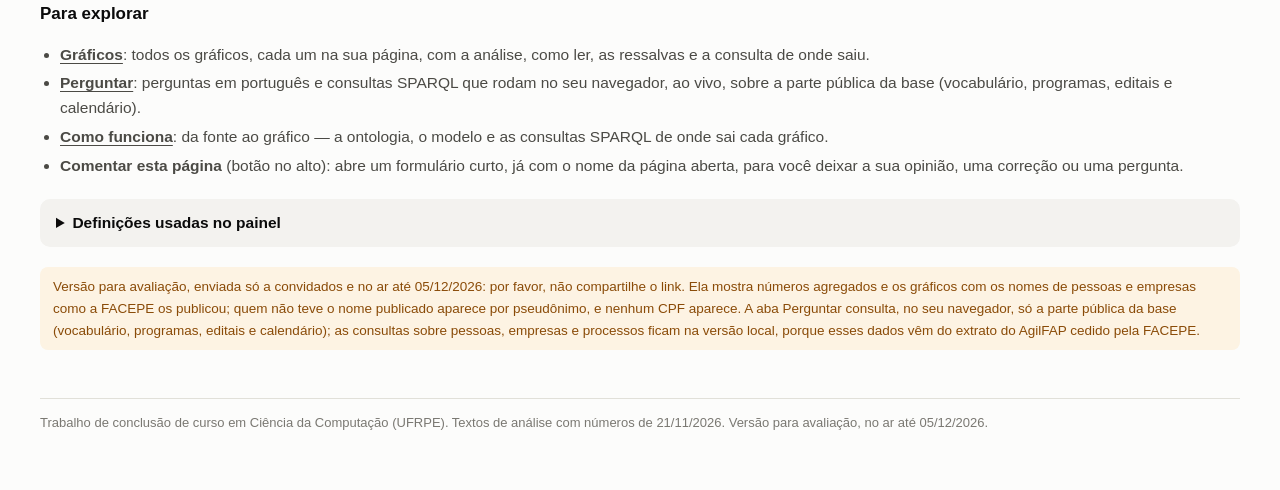
==== commit 42e5535d: "Formulário de comentários Co-Authored-By: Claude Opus 5.5 <noreply@anthropic.com>" ====
--- a/index.html
+++ b/index.html
@@ -5,7 +5,7 @@
   <meta name="robots" content="noindex, nofollow">
   <meta name="viewport" content="width=device-width, initial-scale=1">
   <title>Painel da esteira — FACEPE</title>
-  <link rel="stylesheet" href="estilo.css?v=6b0450ad">
+  <link rel="stylesheet" href="estilo.css?v=6b058330">
 </head>
 <body>
 <header class="topo">
@@ -81,7 +81,7 @@
       imagem para ampliar.</p>
     <figure class="figura mapa-esteira">
       <button type="button" class="imagem-botao" data-ampliar aria-label="Ampliar o mapa da esteira">
-        <img src="dados/graficos/mapa_esteira.png?v=6b0450ad" alt="Mapa da esteira: os 18 programas em três colunas (Ideação,
+        <img src="dados/graficos/mapa_esteira.png?v=6b058330" alt="Mapa da esteira: os 18 programas em três colunas (Ideação,
           Operação e Aceleração), cada um com logotipo, papel, público, dados e fluxos de pessoas"></button>
     </figure>
 
@@ -324,6 +324,6 @@
 </main>
 
 <dialog id="ampliar" aria-label="Gráfico ampliado"><img alt=""><button type="button" class="fechar" aria-label="Fechar">×</button></dialog>
-<script type="module" src="js/painel.js?v=6b0450ad"></script>
+<script type="module" src="js/painel.js?v=6b058330"></script>
 </body>
 </html>
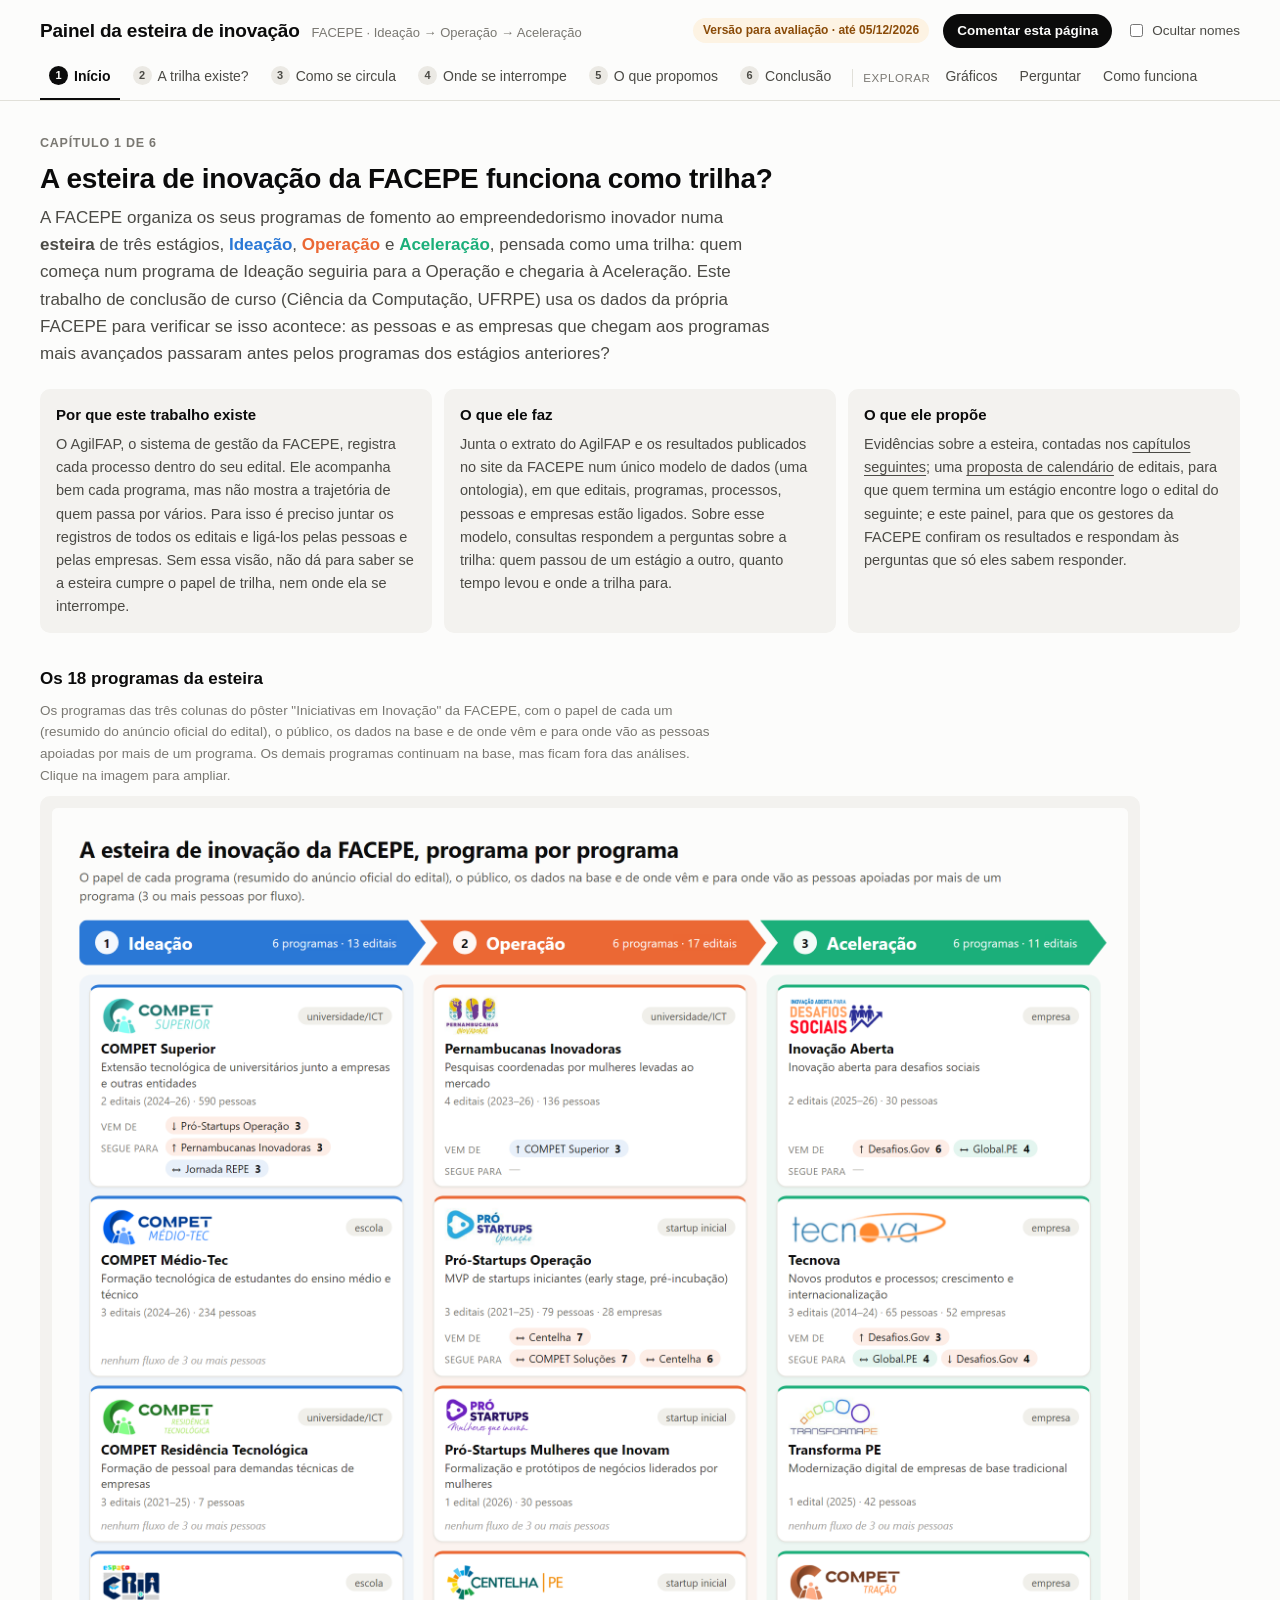
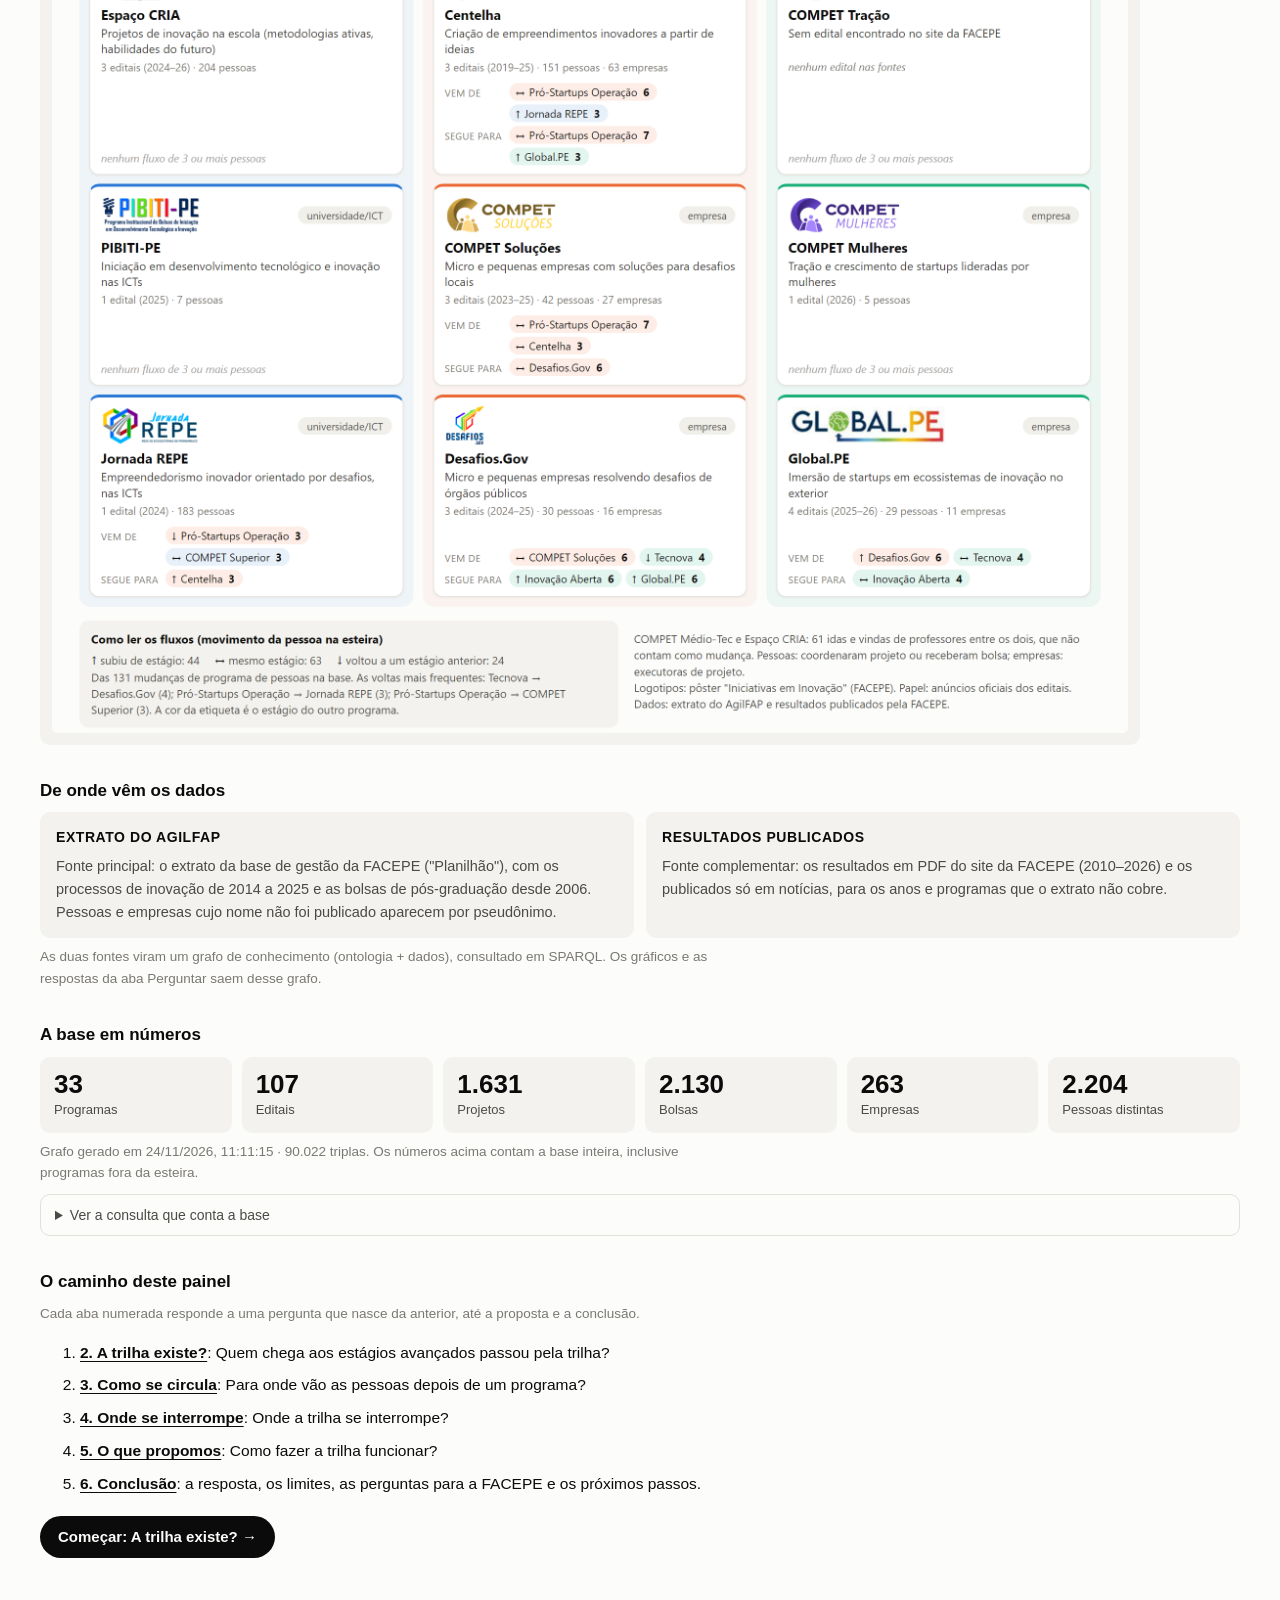
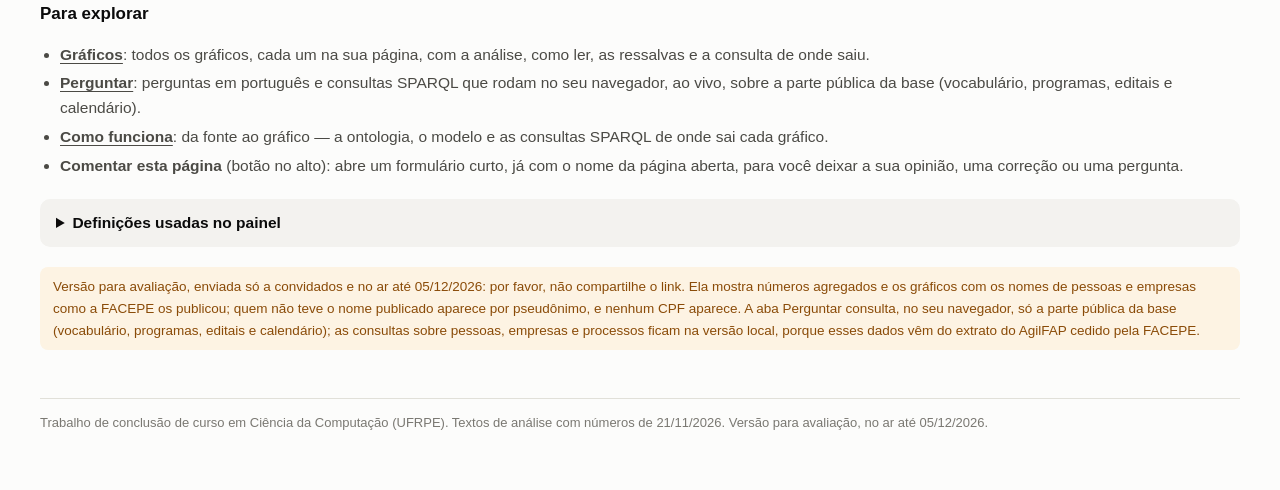
==== commit 9270637d: "Curadoria das empresas Co-Authored-By: Claude Opus 5.5 <noreply@anthropic.com>" ====
--- a/index.html
+++ b/index.html
@@ -5,7 +5,7 @@
   <meta name="robots" content="noindex, nofollow">
   <meta name="viewport" content="width=device-width, initial-scale=1">
   <title>Painel da esteira — FACEPE</title>
-  <link rel="stylesheet" href="estilo.css?v=6b058330">
+  <link rel="stylesheet" href="estilo.css?v=6b059ef4">
 </head>
 <body>
 <header class="topo">
@@ -81,7 +81,7 @@
       imagem para ampliar.</p>
     <figure class="figura mapa-esteira">
       <button type="button" class="imagem-botao" data-ampliar aria-label="Ampliar o mapa da esteira">
-        <img src="dados/graficos/mapa_esteira.png?v=6b058330" alt="Mapa da esteira: os 18 programas em três colunas (Ideação,
+        <img src="dados/graficos/mapa_esteira.png?v=6b059ef4" alt="Mapa da esteira: os 18 programas em três colunas (Ideação,
           Operação e Aceleração), cada um com logotipo, papel, público, dados e fluxos de pessoas"></button>
     </figure>
 
@@ -324,6 +324,6 @@
 </main>
 
 <dialog id="ampliar" aria-label="Gráfico ampliado"><img alt=""><button type="button" class="fechar" aria-label="Fechar">×</button></dialog>
-<script type="module" src="js/painel.js?v=6b058330"></script>
+<script type="module" src="js/painel.js?v=6b059ef4"></script>
 </body>
 </html>
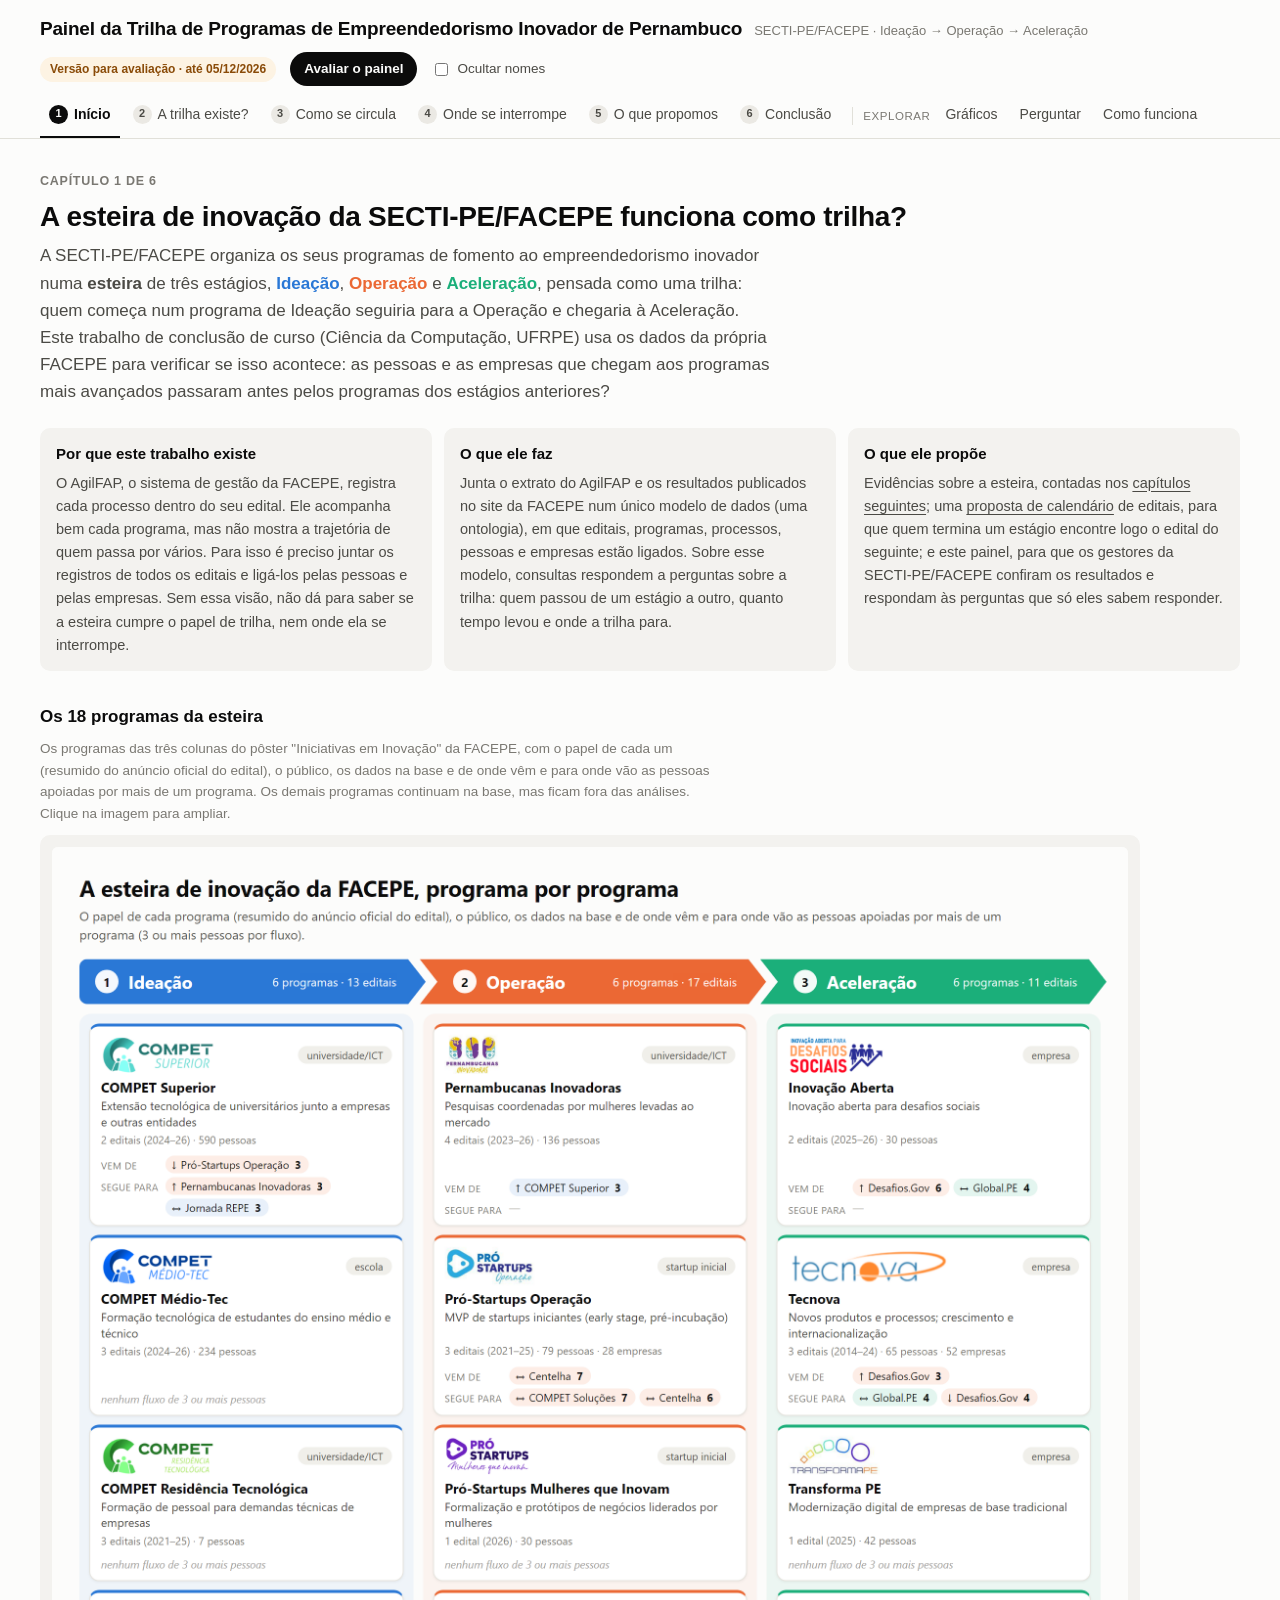
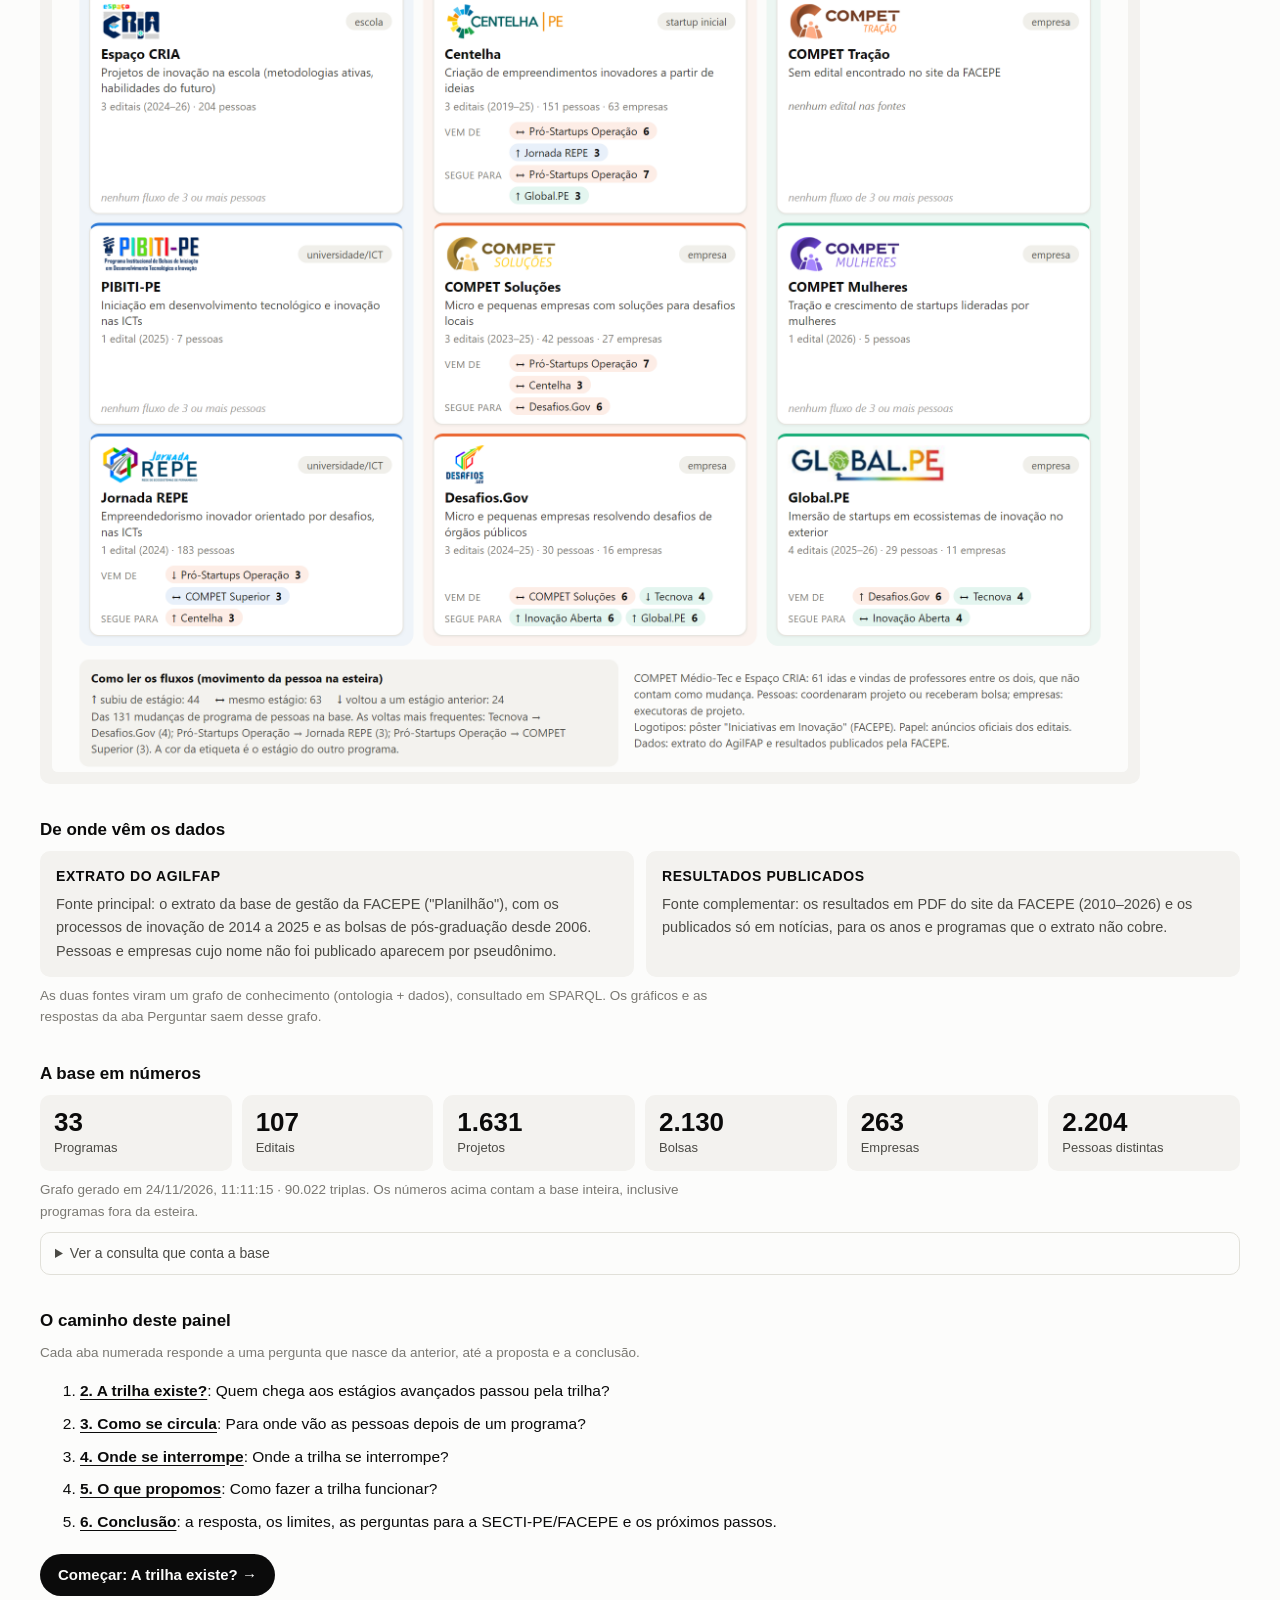
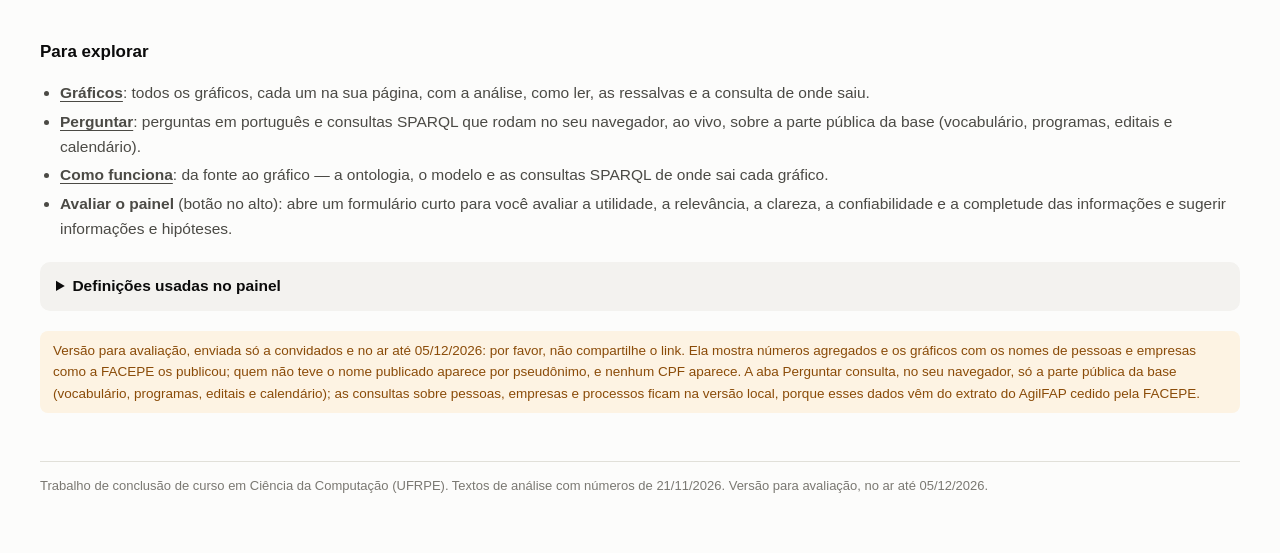
==== commit 1df74648: "Nome do painel, formulário de avaliação e SECTI-PE/FACEPE Co-Authored-By: Claude Opus 5.5 <noreply@a" ====
--- a/index.html
+++ b/index.html
@@ -4,20 +4,20 @@
   <meta charset="utf-8">
   <meta name="robots" content="noindex, nofollow">
   <meta name="viewport" content="width=device-width, initial-scale=1">
-  <title>Painel da esteira — FACEPE</title>
-  <link rel="stylesheet" href="estilo.css?v=6b059ef4">
+  <title>Painel da Trilha de Programas de Empreendedorismo Inovador de Pernambuco</title>
+  <link rel="stylesheet" href="estilo.css?v=6b06fcbd">
 </head>
 <body>
 <header class="topo">
   <div class="topo-linha">
     <div class="marca-titulo">
-      <h1>Painel da esteira de inovação</h1>
-      <span class="subtitulo">FACEPE · Ideação → Operação → Aceleração</span>
+      <h1>Painel da Trilha de Programas de Empreendedorismo Inovador de Pernambuco</h1>
+      <span class="subtitulo">SECTI-PE/FACEPE · Ideação → Operação → Aceleração</span>
     </div>
     <div class="topo-controles">
       <span class="selo-local" data-so-local title="Os dados derivam do extrato privado do AgilFAP. Não publique este painel nem painel/dados/.">Uso local · não publicar</span>
       <span class="selo-local" data-so-site hidden title="Enviado só a convidados: por favor, não compartilhe o link.">Versão para avaliação · até <span data-site-ate></span></span>
-      <a id="comentar" class="botao-comentar" data-so-site hidden href="#" target="_blank" rel="noopener">Comentar esta página</a>
+      <a id="comentar" class="botao-comentar" data-so-site hidden href="#" target="_blank" rel="noopener">Avaliar o painel</a>
       <label class="alternar"><input type="checkbox" id="ocultar-nomes"> Ocultar nomes</label>
     </div>
   </div>
@@ -40,8 +40,8 @@
   <section id="aba-inicio" class="aba" aria-labelledby="t-inicio">
     <div class="abertura">
       <div class="capitulo-numero">Capítulo 1 de 6</div>
-      <h2 id="t-inicio">A esteira de inovação da FACEPE funciona como trilha?</h2>
-      <p class="lead">A FACEPE organiza os seus programas de fomento ao empreendedorismo inovador numa
+      <h2 id="t-inicio">A esteira de inovação da SECTI-PE/FACEPE funciona como trilha?</h2>
+      <p class="lead">A SECTI-PE/FACEPE organiza os seus programas de fomento ao empreendedorismo inovador numa
         <strong>esteira</strong> de três estágios, <span class="est-texto est-1-texto">Ideação</span>,
         <span class="est-texto est-2-texto">Operação</span> e <span class="est-texto est-3-texto">Aceleração</span>,
         pensada como uma trilha: quem começa num programa de Ideação seguiria para a Operação e chegaria à Aceleração.
@@ -69,7 +69,7 @@
         <h4>O que ele propõe</h4>
         <p>Evidências sobre a esteira, contadas nos <a href="#trilha">capítulos seguintes</a>; uma
           <a href="#proposta">proposta de calendário</a> de editais, para que quem termina um estágio encontre logo o
-          edital do seguinte; e este painel, para que os gestores da FACEPE confiram os resultados e respondam às
+          edital do seguinte; e este painel, para que os gestores da SECTI-PE/FACEPE confiram os resultados e respondam às
           perguntas que só eles sabem responder.</p>
       </div>
     </div>
@@ -81,7 +81,7 @@
       imagem para ampliar.</p>
     <figure class="figura mapa-esteira">
       <button type="button" class="imagem-botao" data-ampliar aria-label="Ampliar o mapa da esteira">
-        <img src="dados/graficos/mapa_esteira.png?v=6b059ef4" alt="Mapa da esteira: os 18 programas em três colunas (Ideação,
+        <img src="dados/graficos/mapa_esteira.png?v=6b06fcbd" alt="Mapa da esteira: os 18 programas em três colunas (Ideação,
           Operação e Aceleração), cada um com logotipo, papel, público, dados e fluxos de pessoas"></button>
     </figure>
 
@@ -122,8 +122,9 @@
         calendário).</li>
       <li><a href="#pilha"><strong>Como funciona</strong></a>: da fonte ao gráfico — a ontologia, o modelo e as
         consultas SPARQL de onde sai cada gráfico.</li>
-      <li data-so-site data-com-formulario hidden><strong>Comentar esta página</strong> (botão no alto): abre um formulário curto, já com o
-        nome da página aberta, para você deixar a sua opinião, uma correção ou uma pergunta.</li>
+      <li data-so-site data-com-formulario hidden><strong>Avaliar o painel</strong> (botão no alto): abre um formulário curto para
+        você avaliar a utilidade, a relevância, a clareza, a confiabilidade e a completude das informações e sugerir
+        informações e hipóteses.</li>
     </ul>
 
     <details class="glossario">
@@ -297,14 +298,14 @@
       sem CNPJ. Por isso, as passagens anteriores e a continuidade são um piso: os números reais podem ser maiores. As
       ressalvas de cada número estão na página de cada gráfico.</p>
 
-    <h3>Perguntas para a FACEPE</h3>
+    <h3>Perguntas para a SECTI-PE/FACEPE</h3>
     <p class="nota">As respostas mudam a leitura dos capítulos.<span data-so-site data-com-formulario hidden> Para
-      responder, use o botão "Responder" ao lado de cada pergunta ou "Comentar esta página", no alto.</span></p>
+      deixar a sua avaliação e sugerir informações ou hipóteses, use o botão "Avaliar o painel", no alto.</span></p>
     <ol class="perguntas-gestores" id="perguntas-gestores"></ol>
 
     <h3>Próximos passos</h3>
     <ul class="guia">
-      <li>Discutir a proposta de calendário com a FACEPE.</li>
+      <li>Discutir a proposta de calendário com a SECTI-PE/FACEPE.</li>
       <li>Receber as respostas a essas perguntas e, se possível, um extrato atualizado, com os editais que faltam, os
         estudantes bolsistas das escolas e as propostas não aprovadas.</li>
       <li>Refazer as consultas com os dados novos e atualizar este painel.</li>
@@ -324,6 +325,6 @@
 </main>
 
 <dialog id="ampliar" aria-label="Gráfico ampliado"><img alt=""><button type="button" class="fechar" aria-label="Fechar">×</button></dialog>
-<script type="module" src="js/painel.js?v=6b059ef4"></script>
+<script type="module" src="js/painel.js?v=6b06fcbd"></script>
 </body>
 </html>
--- a/estilo.css
+++ b/estilo.css
@@ -432,7 +432,6 @@
 .proposta-corpo img { width: 100%; height: auto; display: block; border-radius: 6px; }
 .perguntas-gestores li { margin-bottom: 8px; max-width: 85ch; }
 
-.responder { font-size: 13.5px; font-weight: 600; white-space: nowrap; margin-left: 6px; }
 .lista-graficos .grupo.comece { background: var(--superficie-2); border-radius: var(--raio); padding: 6px 4px 4px; margin-bottom: 6px; }
 
 /* ── Capítulos: a narrativa do painel (21/11/2026) ─────────────────────────────── */
